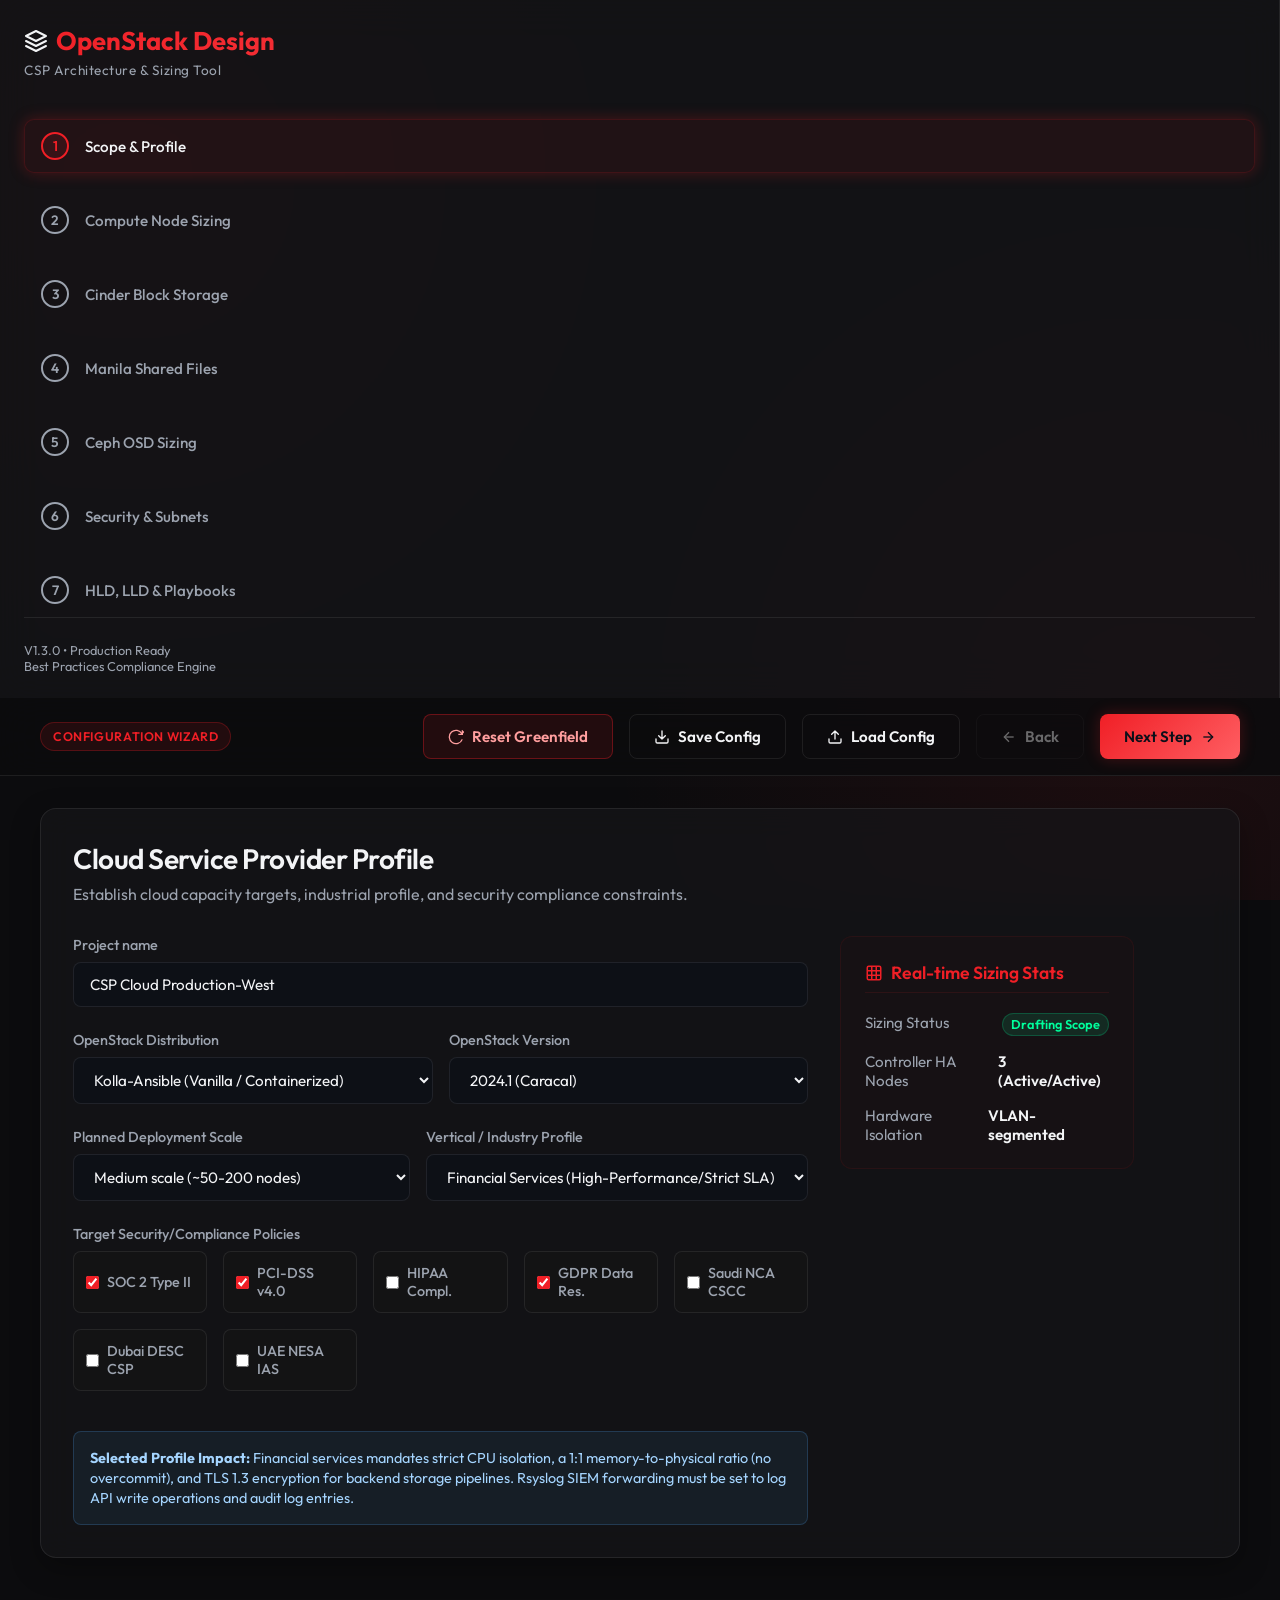
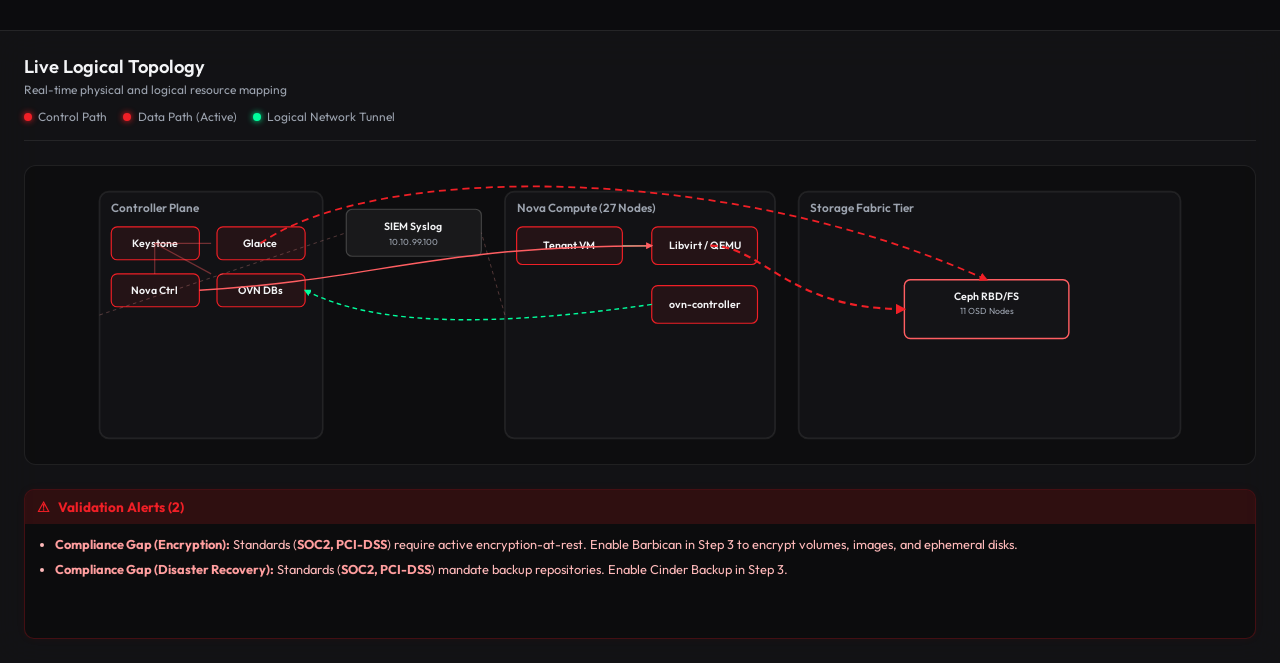
==== index.html @ a0580c46 "Initial commit of OpenStack Sizing & Design Tool" ====
<!DOCTYPE html>
<html lang="en">
<head>
  <meta charset="UTF-8">
  <meta name="viewport" content="width=device-width, initial-scale=1.0">
  <title>OpenStack Architecture & Sizing Tool | CSP Edition</title>
  <link rel="stylesheet" href="style.css">
</head>
<body>
  <div class="app-container">
    <!-- Sidebar Stepper -->
    <aside class="sidebar">
      <div class="brand">
        <h1>
          <svg width="24" height="24" viewBox="0 0 24 24" fill="none" stroke="currentColor" stroke-width="2" stroke-linecap="round" stroke-linejoin="round"><path d="M12 2L2 7l10 5 10-5-10-5zM2 17l10 5 10-5M2 12l10 5 10-5"/></svg>
          OpenStack Design
        </h1>
        <p>CSP Architecture & Sizing Tool</p>
      </div>

      <ul class="stepper" id="stepper">
        <li class="step-item active" data-step="1">
          <span class="step-number">1</span>
          <span class="step-label">Scope & Profile</span>
        </li>
        <li class="step-item" data-step="2">
          <span class="step-number">2</span>
          <span class="step-label">Compute Node Sizing</span>
        </li>
        <li class="step-item" data-step="3">
          <span class="step-number">3</span>
          <span class="step-label">Cinder Block Storage</span>
        </li>
        <li class="step-item" data-step="4">
          <span class="step-number">4</span>
          <span class="step-label">Manila Shared Files</span>
        </li>
        <li class="step-item" data-step="5">
          <span class="step-number">5</span>
          <span class="step-label">Ceph OSD Sizing</span>
        </li>
        <li class="step-item" data-step="6">
          <span class="step-number">6</span>
          <span class="step-label">Security & Subnets</span>
        </li>
        <li class="step-item" data-step="7">
          <span class="step-number">7</span>
          <span class="step-label">HLD, LLD & Playbooks</span>
        </li>
      </ul>

      <div class="sidebar-footer">
        <p>V1.3.0 • Production Ready</p>
        <p>Best Practices Compliance Engine</p>
      </div>
    </aside>

    <!-- Right-hand flex container for main and bottom topology -->
    <div class="right-container">
      <!-- Main Content Panel -->
      <main class="main-content">
        <!-- Sticky Wizard Navigation Header -->
        <header class="wizard-nav-header">
          <div class="wizard-nav-title">
            <span class="nav-badge">Configuration Wizard</span>
          </div>
          <div class="wizard-nav-buttons">
            <button class="btn btn-reset" id="btn-reset" title="Reset all configuration inputs to default greenfield parameters">
              <svg width="16" height="16" viewBox="0 0 24 24" fill="none" stroke="currentColor" stroke-width="2"><path d="M21.5 2v6h-6M21.34 15.57a10 10 0 1 1-.57-8.38l5.67-5.67"/></svg>
              Reset Greenfield
            </button>
            <button class="btn btn-secondary" id="btn-save" title="Export current configuration to JSON file">
              <svg width="16" height="16" viewBox="0 0 24 24" fill="none" stroke="currentColor" stroke-width="2" stroke-linecap="round" stroke-linejoin="round"><path d="M21 15v4a2 2 0 0 1-2 2H5a2 2 0 0 1-2-2v-4M7 10l5 5 5-5M12 15V3"/></svg>
              Save Config
            </button>
            <button class="btn btn-secondary" id="btn-load" title="Import configuration from a JSON file">
              <svg width="16" height="16" viewBox="0 0 24 24" fill="none" stroke="currentColor" stroke-width="2" stroke-linecap="round" stroke-linejoin="round"><path d="M21 15v4a2 2 0 0 1-2 2H5a2 2 0 0 1-2-2v-4M17 8l-5-5-5 5M12 3v12"/></svg>
              Load Config
            </button>
            <input type="file" id="load-config-input" accept=".json" style="display: none;">
            <button class="btn btn-secondary" id="btn-prev" disabled>
              <svg width="16" height="16" viewBox="0 0 24 24" fill="none" stroke="currentColor" stroke-width="2"><line x1="19" y1="12" x2="5" y2="12"/><polyline points="12 19 5 12 12 5"/></svg>
              Back
            </button>
            <button class="btn btn-primary" id="btn-next">
              Next Step
              <svg width="16" height="16" viewBox="0 0 24 24" fill="none" stroke="currentColor" stroke-width="2"><line x1="5" y1="12" x2="19" y2="12"/><polyline points="12 5 19 12 12 19"/></svg>
            </button>
          </div>
        </header>

        <!-- STEP 1: PROJECT SCOPE & COMPLIANCE -->
      <section class="step-panel active" id="step-panel-1">
        <div class="card">
          <div class="step-header">
            <h2>Cloud Service Provider Profile</h2>
            <p>Establish cloud capacity targets, industrial profile, and security compliance constraints.</p>
          </div>
          <div class="form-grid">
            <div class="form-section">
              <div class="form-group">
                <label for="projectName">Project name</label>
                <input type="text" id="projectName" value="CSP Cloud Production-West" placeholder="e.g. NextGen Cloud Core">
              </div>

              <div class="form-group-row">
                <div class="form-group">
                  <label for="openstackDistro">OpenStack Distribution</label>
                  <select id="openstackDistro">
                    <option value="kolla" selected>Kolla-Ansible (Vanilla / Containerized)</option>
                    <option value="juju">Canonical Charmed OpenStack (Juju)</option>
                    <option value="rhosp">Red Hat Enterprise OpenStack (RHOSP)</option>
                  </select>
                </div>
                <div class="form-group">
                  <label for="openstackVersion">OpenStack Version</label>
                  <select id="openstackVersion">
                    <option value="2024.1" selected>2024.1 (Caracal)</option>
                    <option value="2023.2">2023.2 (Bobcat)</option>
                    <option value="zed">Zed</option>
                  </select>
                </div>
              </div>

              <div class="form-group-row">
                <div class="form-group">
                  <label for="cspScale">Planned Deployment Scale</label>
                  <select id="cspScale">
                    <option value="small">Small scale (~10-50 nodes)</option>
                    <option value="medium" selected>Medium scale (~50-200 nodes)</option>
                    <option value="large">Large/Enterprise scale (200-1000+ nodes)</option>
                  </select>
                </div>
                <div class="form-group">
                  <label for="industry">Vertical / Industry Profile</label>
                  <select id="industry">
                    <option value="general">General Purpose CSP</option>
                    <option value="financial" selected>Financial Services (High-Performance/Strict SLA)</option>
                    <option value="healthcare">Healthcare & Life Sciences (HIPAA Isolated)</option>
                    <option value="telecom">Telecom NFV (NESA High-Availability)</option>
                    <option value="sovereign">Sovereign Gov Cloud (NCA / DESC Compliant)</option>
                  </select>
                </div>
              </div>

              <div class="form-group">
                <label>Target Security/Compliance Policies</label>
                <div class="checkbox-grid">
                  <label class="checkbox-tile">
                    <input type="checkbox" name="compliance" value="soc2" checked>
                    <span>SOC 2 Type II</span>
                  </label>
                  <label class="checkbox-tile">
                    <input type="checkbox" name="compliance" value="pci-dss" checked>
                    <span>PCI-DSS v4.0</span>
                  </label>
                  <label class="checkbox-tile">
                    <input type="checkbox" name="compliance" value="hipaa">
                    <span>HIPAA Compl.</span>
                  </label>
                  <label class="checkbox-tile">
                    <input type="checkbox" name="compliance" value="gdpr" checked>
                    <span>GDPR Data Res.</span>
                  </label>
                  <label class="checkbox-tile">
                    <input type="checkbox" name="compliance" value="nca_cscc">
                    <span>Saudi NCA CSCC</span>
                  </label>
                  <label class="checkbox-tile">
                    <input type="checkbox" name="compliance" value="desc_csp">
                    <span>Dubai DESC CSP</span>
                  </label>
                  <label class="checkbox-tile">
                    <input type="checkbox" name="compliance" value="nesa_ias">
                    <span>UAE NESA IAS</span>
                  </label>
                </div>
              </div>

              <div class="ui-info-block" id="compliance-info">
                <strong>Selected Profile Impact:</strong> Financial services mandates strict CPU isolation, a 1:1 memory-to-physical ratio (no overcommit), and TLS 1.3 encryption for backend storage pipelines. Rsyslog SIEM forwarding must be set to log API write operations and audit log entries.
              </div>
            </div>

            <!-- Side summary widget -->
            <div class="sizing-summary" id="summary-step-1">
              <h3 class="summary-title">
                <svg width="18" height="18" viewBox="0 0 24 24" fill="none" stroke="currentColor" stroke-width="2"><rect x="3" y="3" width="18" height="18" rx="2" ry="2"/><line x1="9" y1="3" x2="9" y2="21"/><line x1="15" y1="3" x2="15" y2="21"/><line x1="3" y1="9" x2="21" y2="9"/><line x1="3" y1="15" x2="21" y2="15"/></svg>
                Real-time Sizing Stats
              </h3>
              <div class="summary-list">
                <div class="summary-item">
                  <span class="label">Sizing Status</span>
                  <span class="value summary-badge">Drafting Scope</span>
                </div>
                <div class="summary-item">
                  <span class="label">Controller HA Nodes</span>
                  <span class="value">3 (Active/Active)</span>
                </div>
                <div class="summary-item">
                  <span class="label">Hardware Isolation</span>
                  <span class="value">VLAN-segmented</span>
                </div>
              </div>
            </div>
          </div>
        </div>
      </section>

      <!-- STEP 2: COMPUTE & HYPERVISOR SIZING -->
      <section class="step-panel" id="step-panel-2">
        <div class="card">
          <div class="step-header">
            <h2>Compute & Hypervisor Sizing</h2>
            <p>Define virtual machine profiles, target scale, overcommit limits, and physical compute hardware.</p>
          </div>
          <div class="form-grid">
            <div class="form-section">
              <h3>Target Workload Specs</h3>
              <div class="form-group-row">
                <div class="form-group">
                  <label for="vmCount">
                    Total Active VMs
                    <span class="tooltip-container">
                      <span class="tooltip-icon">i</span>
                      <span class="tooltip-text">
                        <strong>Total Active VMs</strong>
                        Total number of virtual machines sizing targets.
                        <br><em>Impact:</em> Drives physical node counts, network interface limits, and OVN database scaling.
                      </span>
                    </span>
                  </label>
                  <input type="number" id="vmCount" value="400" min="10">
                </div>
                <div class="form-group">
                  <label for="vmVcpus">
                    vCPUs per VM (Avg)
                    <span class="tooltip-container">
                      <span class="tooltip-icon">i</span>
                      <span class="tooltip-text">
                        <strong>vCPUs per VM</strong>
                        Average virtual CPUs assigned to VMs.
                        <br><em>Impact:</em> Determines the total physical core footprint needed on compute hypervisors.
                      </span>
                    </span>
                  </label>
                  <input type="number" id="vmVcpus" value="4" min="1">
                </div>
              </div>

              <div class="form-group-row">
                <div class="form-group">
                  <label for="vmRam">
                    RAM per VM (GB, Avg)
                    <span class="tooltip-container">
                      <span class="tooltip-icon">i</span>
                      <span class="tooltip-text">
                        <strong>vRAM per VM</strong>
                        Average RAM allocated to virtual machines.
                        <br><em>Impact:</em> Determines total physical RAM demands (GB) on compute hypervisors.
                      </span>
                    </span>
                  </label>
                  <input type="number" id="vmRam" value="16" min="1">
                </div>
                <div class="form-group">
                  <label for="vmDisk">
                    Ephemeral Storage per VM (GB)
                    <span class="tooltip-container">
                      <span class="tooltip-icon">i</span>
                      <span class="tooltip-text">
                        <strong>Ephemeral Disk</strong>
                        Local disk allocation size per instance.
                        <br><em>Impact:</em> Configures local ephemeral disk sizing or Ceph RBD volume pool targets.
                      </span>
                    </span>
                  </label>
                  <input type="number" id="vmDisk" value="50" min="0">
                </div>
              </div>

              <h3>Overcommit Allocation Ratios</h3>
              <div class="form-group-row">
                <div class="form-group">
                  <label for="cpuOvercommit">
                    CPU Overcommit (vCPU:Physical Core)
                    <span class="tooltip-container">
                      <span class="tooltip-icon">i</span>
                      <span class="tooltip-text">
                        <strong>CPU Overcommit</strong>
                        Ratio of virtual cores mapped to a single physical core.
                        <br><em>Impact:</em> Writes <code>cpu_allocation_ratio</code> in <code>nova.conf</code>. Higher ratios increase host density but risk VM performance lag.
                      </span>
                    </span>
                  </label>
                  <input type="number" id="cpuOvercommit" value="3" min="1" max="16" step="0.5">
                </div>
                <div class="form-group">
                  <label for="ramOvercommit">
                    RAM Overcommit (vRAM:Physical RAM)
                    <span class="tooltip-container">
                      <span class="tooltip-icon">i</span>
                      <span class="tooltip-text">
                        <strong>RAM Overcommit</strong>
                        Ratio of virtual RAM mapped to physical RAM.
                        <br><em>Impact:</em> Writes <code>ram_allocation_ratio</code> in <code>nova.conf</code>. Enforced at 1.0 in production to prevent system swapping.
                      </span>
                    </span>
                  </label>
                  <input type="number" id="ramOvercommit" value="1" min="0.5" max="2" step="0.1">
                </div>
              </div>

              <h3>Physical Node Specification</h3>
              <div class="form-group-row">
                <div class="form-group">
                  <label for="nodeCores">Cores per Physical Node</label>
                  <input type="number" id="nodeCores" value="64" min="8">
                </div>
                <div class="form-group">
                  <label for="nodeRam">RAM per Physical Node (GB)</label>
                  <input type="number" id="nodeRam" value="256" min="16">
                </div>
              </div>

              <div class="form-group-row">
                <div class="form-group">
                  <label for="nodeDisk">Local Disk per Node (GB, if Ephemeral)</label>
                  <input type="number" id="nodeDisk" value="1000" min="0">
                </div>
                <div class="form-group">
                  <label for="haBuffer">N+X HA Compute Buffer</label>
                  <input type="number" id="haBuffer" value="2" min="1" max="10">
                </div>
              </div>

              <h3>Nova Compute Customization</h3>
              <div class="form-group-row" style="margin-bottom: 1.5rem;">
                <div class="form-group">
                  <label for="novaCpuMode">
                    Nova CPU Mode
                    <span class="tooltip-container">
                      <span class="tooltip-icon">i</span>
                      <span class="tooltip-text">
                        <strong>Nova CPU Mode</strong>
                        Specifies the instruction set and architecture features exposed to instances.
                        <br><em>Impact:</em> Configures <code>cpu_mode</code> in <code>nova.conf</code>. 'host-passthrough' maximizes hardware capabilities but requires homogeneous host CPUs for live migration.
                      </span>
                    </span>
                  </label>
                  <select id="novaCpuMode">
                    <option value="host-model" selected>Host Model (host-model)</option>
                    <option value="host-passthrough">Host Passthrough (host-passthrough)</option>
                    <option value="custom">Custom (Broadwell-noTSX)</option>
                  </select>
                </div>
                <div class="form-group">
                  <label class="checkbox-tile" style="padding: 0.8rem; flex-direction: row; align-items: center; gap: 0.8rem; justify-content: flex-start; cursor: pointer; height: 100%;">
                    <input type="checkbox" id="novaInstanceHa" style="margin: 0; width: auto;">
                    <span style="font-weight: 600;">
                      Enable Nova Instance HA
                      <span class="tooltip-container">
                        <span class="tooltip-icon">i</span>
                        <span class="tooltip-text">
                          <strong>Nova Instance HA</strong>
                          Orchestrates automatic evacuation and reboot of VMs when their hypervisor host experiences hardware failure.
                          <br><em>Impact:</em> Configures scheduler filters and <code>resume_guests_state_on_host_boot = true</code> in <code>nova.conf</code>.
                        </span>
                      </span>
                    </span>
                  </label>
                </div>
              </div>

              <h3>Kubernetes Overlay (K8s on OpenStack)</h3>
              <div class="form-group" style="margin-bottom: 1rem;">
                <label class="checkbox-tile" style="padding: 0.8rem; flex-direction: row; align-items: center; gap: 0.8rem; justify-content: flex-start; cursor: pointer;">
                  <input type="checkbox" id="enableK8s" style="margin: 0; width: auto;">
                  <span style="font-weight: 600;">Enable Kubernetes VM Sizing Overlay</span>
                </label>
              </div>
              <div id="k8s-opts-group" style="display:none; flex-direction:column; gap:1.2rem; border: 1px solid var(--glass-border); padding: 1.2rem; border-radius: 8px; background: rgba(255,255,255,0.02); margin-bottom: 1.5rem;">
                <div class="form-group-row">
                  <div class="form-group">
                    <label for="k8sMasterCount">Master VMs Count</label>
                    <input type="number" id="k8sMasterCount" value="3" min="1">
                  </div>
                  <div class="form-group">
                    <label for="k8sWorkerCount">Worker VMs Count</label>
                    <input type="number" id="k8sWorkerCount" value="10" min="1">
                  </div>
                </div>
                <div class="form-group-row">
                  <div class="form-group">
                    <label for="k8sMasterVcpus">Master VM vCPUs</label>
                    <input type="number" id="k8sMasterVcpus" value="4" min="1">
                  </div>
                  <div class="form-group">
                    <label for="k8sMasterRam">Master VM RAM (GB)</label>
                    <input type="number" id="k8sMasterRam" value="16" min="1">
                  </div>
                </div>
                <div class="form-group-row">
                  <div class="form-group">
                    <label for="k8sWorkerVcpus">Worker VM vCPUs</label>
                    <input type="number" id="k8sWorkerVcpus" value="8" min="1">
                  </div>
                  <div class="form-group">
                    <label for="k8sWorkerRam">Worker VM RAM (GB)</label>
                    <input type="number" id="k8sWorkerRam" value="32" min="1">
                  </div>
                </div>
                <div class="form-group-row">
                  <div class="form-group">
                    <label for="k8sWorkerDisk">Worker VM Disk (GB)</label>
                    <input type="number" id="k8sWorkerDisk" value="100" min="1">
                  </div>
                  <div class="form-group">
                    <label for="k8sCni">CNI Network Plugin</label>
                    <select id="k8sCni">
                      <option value="calico" selected>Calico (BGP / VXLAN)</option>
                      <option value="cilium">Cilium (eBPF Routing)</option>
                    </select>
                  </div>
                </div>
                <div class="form-group">
                  <label for="k8sCsi">Persistent Volume CSI Driver</label>
                  <select id="k8sCsi">
                    <option value="cinder" selected>OpenStack Cinder CSI</option>
                    <option value="ceph-rbd">Ceph-RBD Native CSI</option>
                  </select>
                </div>
                <div class="form-group" style="margin-top: 1rem;">
                  <label class="checkbox-tile" style="padding: 0.6rem; flex-direction: row; align-items: center; gap: 0.8rem; justify-content: flex-start; cursor: pointer; background: rgba(255,255,255,0.01);">
                    <input type="checkbox" id="enableVelero" style="margin: 0; width: auto;">
                    <span style="font-weight: 500; font-size: 0.9rem;">Enable Velero Backups to StorageGrid S3</span>
                  </label>
                </div>
              </div>
            </div>

            <!-- Sizing statistics panel -->
            <div class="sizing-summary" id="summary-step-2">
              <h3 class="summary-title">
                <svg width="18" height="18" viewBox="0 0 24 24" fill="none" stroke="currentColor" stroke-width="2"><rect x="2" y="2" width="20" height="8" rx="2" ry="2"/><rect x="2" y="14" width="20" height="8" rx="2" ry="2"/><line x1="6" y1="6" x2="6.01" y2="6"/><line x1="6" y1="18" x2="6.01" y2="18"/></svg>
                Hypervisor Results
              </h3>
              <div class="summary-list">
                <div class="summary-item">
                  <span class="label">Total vCPUs Requested</span>
                  <span class="value" id="calc-total-vcpus">1600</span>
                </div>
                <div class="summary-item">
                  <span class="label">Total RAM Requested</span>
                  <span class="value" id="calc-total-ram">6400 GB</span>
                </div>
                <div class="summary-item">
                  <span class="label">Nodes Required for CPU</span>
                  <span class="value" id="calc-nodes-cpu">9</span>
                </div>
                <div class="summary-item">
                  <span class="label">Nodes Required for RAM</span>
                  <span class="value" id="calc-nodes-ram">25</span>
                </div>
                <div class="summary-item">
                  <span class="label">Raw Compute Nodes</span>
                  <span class="value" id="calc-raw-nodes">25</span>
                </div>
                <div class="summary-item">
                  <span class="label">Final Nodes (+ HA Buffer)</span>
                  <span class="value summary-badge" id="calc-final-nodes">27 Nodes</span>
                </div>
              </div>

            </div>
          </div>
        </div>
      </section>

      <!-- STEP 3: CINDER STORAGE DESIGN -->
      <section class="step-panel" id="step-panel-3">
        <div class="card">
          <div class="step-header">
            <h2>Cinder Block Storage Integration</h2>
            <p>Determine overall volume capacity targets, choose backend storage solutions, and map out ports, data paths, and configuration specifics.</p>
          </div>
          <div class="form-grid">
            <div class="form-section">
              <div class="form-group">
                <label for="cinderCapacityTb">Total Usable Volume Capacity (TB)</label>
                <input type="number" id="cinderCapacityTb" value="150" min="5">
              </div>

              <h3>Select Block Storage Backend Arrays (Select one or more)</h3>
              <div class="backend-selector">
                <div class="backend-card selected" data-backend="ceph">
                  <div class="backend-title">
                    <span>Ceph RBD (Recommended)</span>
                    <span class="backend-dot"></span>
                  </div>
                  <div class="backend-desc">Distributed software-defined storage using Native RADOS block devices. Standard OpenStack design.</div>
                </div>

                <div class="backend-card" data-backend="netapp">
                  <div class="backend-title">
                    <span>NetApp ONTAP SAN/NAS</span>
                    <span class="backend-dot"></span>
                  </div>
                  <div class="backend-desc">Enterprise hybrid array using iSCSI or NFS protocols. Advanced hardware compression/dedup.</div>
                </div>

                <div class="backend-card" data-backend="emc">
                  <div class="backend-title">
                    <span>Dell EMC PowerFlex</span>
                    <span class="backend-dot"></span>
                  </div>
                  <div class="backend-desc">Software-defined elastic block platform with massive scalability and dedicated SDC driver.</div>
                </div>
              </div>

              <!-- Backend specific options -->
              <div id="cinder-backend-specifics" class="backend-specifics">
                <div id="cinder-opts-ceph" class="backend-opts-group">
                  <div class="ui-info-block">
                    <strong>Ceph Integration Parameters:</strong> Requires installation of <code>librbd1</code> on all Compute hosts. Blocks are mapped directly in QEMU, avoiding OS mount overhead. Port <strong>6789 (TCP)</strong> and OSD ports <strong>6800-7300 (TCP)</strong> must be open on the Storage network.
                  </div>
                </div>

                <div id="cinder-opts-netapp" class="backend-opts-group" style="display:none;">
                  <div class="form-group-row">
                    <div class="form-group">
                      <label for="cinderNetappIp">NetApp Cluster IP / Hostname</label>
                      <input type="text" id="cinderNetappIp" value="10.10.30.50">
                    </div>
                    <div class="form-group">
                      <label for="cinderNetappSvm">ONTAP SVM (Storage Virtual Machine)</label>
                      <input type="text" id="cinderNetappSvm" value="svm_cinder_prod">
                    </div>
                  </div>
                  <div class="form-group-row">
                    <div class="form-group">
                      <label for="cinderNetappProto">Storage Protocol</label>
                      <select id="cinderNetappProto">
                        <option value="iscsi" selected>iSCSI (Block device mapped to Nova via targetcli)</option>
                        <option value="nfs">NFS (Filesystem mounting, raw files as disks)</option>
                      </select>
                    </div>
                    <div class="form-group">
                      <label for="netappDedup">ONTAP Storage Efficiencies</label>
                      <select id="netappDedup">
                        <option value="true" selected>Deduplication & Compression Enabled</option>
                        <option value="false">Thin Provisioning Only</option>
                      </select>
                    </div>
                  </div>
                </div>

                <div id="cinder-opts-emc" class="backend-opts-group" style="display:none;">
                  <div class="form-group-row">
                    <div class="form-group">
                      <label for="cinderEmcIp">Dell PowerFlex Gateway IP</label>
                      <input type="text" id="cinderEmcIp" value="10.10.30.60">
                    </div>
                    <div class="form-group">
                      <label for="cinderEmcPool">PowerFlex Storage Pool</label>
                      <input type="text" id="cinderEmcPool" value="sp_gold_cinder">
                    </div>
                  </div>
                </div>
              </div>

              <h3>Cinder Volume Backup</h3>
              <div class="form-group" style="margin-bottom: 1rem;">
                <label class="checkbox-tile" style="padding: 0.8rem; flex-direction: row; align-items: center; gap: 0.8rem; justify-content: flex-start; cursor: pointer;">
                  <input type="checkbox" id="enableCinderBackup" style="margin: 0; width: auto;">
                  <span style="font-weight: 600;">Enable Cinder Volume Backups</span>
                </label>
              </div>
              <div id="cinder-backup-opts-group" style="display:none; flex-direction:column; gap:1.2rem; border: 1px solid var(--glass-border); padding: 1.2rem; border-radius: 8px; background: rgba(255,255,255,0.02); margin-bottom: 1.5rem;">
                <div class="form-group">
                  <label for="cinderBackupTarget">Cinder Backup Target Store</label>
                  <select id="cinderBackupTarget">
                    <option value="storagegrid" selected>NetApp StorageGrid S3 Object Store</option>
                    <option value="ceph">Dedicated Ceph Backup Pool</option>
                  </select>
                </div>
              </div>

              <h3>Volume Encryption & DR Replication</h3>
              <div class="form-group-row" style="margin-bottom: 1rem;">
                <div class="form-group">
                  <label class="checkbox-tile" style="padding: 0.8rem; flex-direction: row; align-items: center; gap: 0.8rem; justify-content: flex-start; cursor: pointer; height: 100%;">
                    <input type="checkbox" id="enableBarbican" style="margin: 0; width: auto;">
                    <span style="font-weight: 600;">
                      Enable Volume Encryption (Barbican KMS)
                      <span class="tooltip-container">
                        <span class="tooltip-icon">i</span>
                        <span class="tooltip-text">
                          <strong>Volume Encryption</strong>
                          Secures tenant data-at-rest by encrypting virtual disks on block devices.
                          <br><em>Impact:</em> Configures Barbican integration in <code>cinder.conf</code> and <code>nova.conf</code>. Hypervisor/QEMU encryption incurs 5-15% CPU load.
                        </span>
                      </span>
                    </span>
                  </label>
                </div>
                <div class="form-group">
                  <label class="checkbox-tile" style="padding: 0.8rem; flex-direction: row; align-items: center; gap: 0.8rem; justify-content: flex-start; cursor: pointer; height: 100%;">
                    <input type="checkbox" id="enableCinderReplication" style="margin: 0; width: auto;">
                    <span style="font-weight: 600;">Enable Cinder DR Volume Replication</span>
                  </label>
                </div>
              </div>

              <div id="barbican-opts-group" style="display:none; flex-direction:column; gap:1.2rem; border: 1px solid var(--glass-border); padding: 1.2rem; border-radius: 8px; background: rgba(255,255,255,0.02); margin-bottom: 1.5rem;">
                <div class="form-group">
                  <label for="barbicanBackend">
                    Barbican Key Manager Backend
                    <span class="tooltip-container">
                      <span class="tooltip-icon">i</span>
                      <span class="tooltip-text">
                        <strong>KMS Secrets Backend</strong>
                        Specifies where cryptographic master keys are stored.
                        <br><em>Impact:</em> Determines secret storage interface in Barbican. Appends configuration parameters and deployment steps for Vault or SoftHSM.
                      </span>
                    </span>
                  </label>
                  <select id="barbicanBackend">
                    <option value="vault" selected>HashiCorp Vault (Production-Grade External KMS)</option>
                    <option value="softhsm">SoftHSMv2 (Software-Simulated HSM via PKCS#11)</option>
                    <option value="pkcs11">Hardware HSM (PKCS#11 Vendor Library Integration)</option>
                  </select>
                </div>
              </div>

              <div id="cinder-replication-opts-group" style="display:none; flex-direction:column; gap:1.2rem; border: 1px solid var(--glass-border); padding: 1.2rem; border-radius: 8px; background: rgba(255,255,255,0.02); margin-bottom: 1.5rem;">
                <div class="form-group-row">
                  <div class="form-group">
                    <label for="cinderReplTarget">Replication Target IP / Cluster Name</label>
                    <input type="text" id="cinderReplTarget" value="10.20.30.50">
                  </div>
                  <div class="form-group">
                    <label for="cinderReplMode">Replication Sync Mode</label>
                    <select id="cinderReplMode">
                      <option value="async" selected>Asynchronous (Recommended for WAN/Multi-site)</option>
                      <option value="sync">Synchronous (Requires low latency & high bandwidth)</option>
                    </select>
                  </div>
                </div>
              </div>

              <h3>Cinder Advanced Settings</h3>
              <div class="form-group-row" style="margin-bottom: 1rem;">
                <div class="form-group">
                  <label class="checkbox-tile" style="padding: 0.8rem; flex-direction: row; align-items: center; gap: 0.8rem; justify-content: flex-start; cursor: pointer; height: 100%;">
                    <input type="checkbox" id="cinderMultiAttach" style="margin: 0; width: auto;">
                    <span style="font-weight: 600;">
                      Enable Volume Multi-Attach
                      <span class="tooltip-container">
                        <span class="tooltip-icon">i</span>
                        <span class="tooltip-text">
                          <strong>Volume Multi-Attach</strong>
                          Allows mapping a single volume to multiple instances concurrently.
                          <br><em>Impact:</em> Enables <code>enable_force_upload</code> in <code>cinder.conf</code> and overrides Ceph exclusive locks. Requires clustered filesystems (e.g. GFS2/OCFS2).
                        </span>
                      </span>
                    </span>
                  </label>
                </div>
                <div class="form-group">
                  <label class="checkbox-tile" style="padding: 0.8rem; flex-direction: row; align-items: center; gap: 0.8rem; justify-content: flex-start; cursor: pointer; height: 100%;">
                    <input type="checkbox" id="cinderQosEnable" style="margin: 0; width: auto;">
                    <span style="font-weight: 600;">
                      Enable Cinder QoS Throttling
                      <span class="tooltip-container">
                        <span class="tooltip-icon">i</span>
                        <span class="tooltip-text">
                          <strong>Cinder QoS Throttling</strong>
                          Limits virtual disk IOPS and bandwidth per volume.
                          <br><em>Impact:</em> Generates Cinder QoS volume limits and associates rate-limiting policies to prevent hypervisor disk congestion.
                        </span>
                      </span>
                    </span>
                  </label>
                </div>
              </div>

              <div id="cinder-qos-opts" style="display:none; flex-direction:column; gap:1.2rem; border: 1px solid var(--glass-border); padding: 1.2rem; border-radius: 8px; background: rgba(255,255,255,0.02); margin-bottom: 1.5rem;">
                <div class="form-group-row">
                  <div class="form-group">
                    <label for="cinderQosMaxIops">Max IOPS Limit per Volume</label>
                    <input type="number" id="cinderQosMaxIops" value="5000" min="100">
                  </div>
                  <div class="form-group">
                    <label for="cinderQosMaxBps">Max Throughput Limit (BPS)</label>
                    <input type="number" id="cinderQosMaxBps" value="104857600" min="1048576">
                  </div>
                </div>
              </div>

              <!-- Interactive Data Flow Diagram -->
              <div class="diagram-container">
                <span class="diagram-title">
                  <svg width="16" height="16" viewBox="0 0 24 24" fill="none" stroke="currentColor" stroke-width="2"><polyline points="16 18 22 12 16 6"/><polyline points="8 6 2 12 8 18"/></svg>
                  Interactive Data IO & Control Path
                </span>
                
                <div class="flow-diagram">
                  <div class="flow-node active" id="node-cinder-vm">
                    <div class="flow-node-title">Tenant VM</div>
                    <div class="flow-node-detail">Nova Compute Host</div>
                  </div>
                  <div class="flow-node active" id="node-cinder-svc">
                    <div class="flow-node-title">Cinder Volume Service</div>
                    <div class="flow-node-detail">cinder-volume API</div>
                  </div>
                  <div class="flow-node active" id="node-cinder-backend">
                    <div class="flow-node-title" id="lbl-cinder-backend-node">Ceph Cluster</div>
                    <div class="flow-node-detail" id="lbl-cinder-backend-proto">RADOS Protocol</div>
                  </div>

                  <svg class="flow-connections" viewBox="0 0 600 100">
                    <path class="flow-path active" id="path-cinder-1" d="M 150 50 L 250 50" />
                    <path class="flow-path active" id="path-cinder-2" d="M 350 50 L 450 50" />
                  </svg>
                </div>
                <div class="ui-info-block" id="cinder-diagram-desc" style="width: 100%; margin: 0; font-size: 0.85rem;">
                  <strong>Data Flow:</strong> The Libvirt driver running in Nova loads <code>librbd</code> to directly open the Cinder volume. Writing data routes via the <strong>Storage Frontend Network (VLAN 30)</strong> directly to the Ceph OSD nodes. Control tasks (create/delete) route via the Cinder API.
                </div>
              </div>
            </div>

            <!-- Sizing side widget -->
            <div class="sizing-summary" id="summary-step-3">
              <h3 class="summary-title">
                <svg width="18" height="18" viewBox="0 0 24 24" fill="none" stroke="currentColor" stroke-width="2"><ellipse cx="12" cy="5" rx="9" ry="3"/><path d="M3 5v14c0 1.66 4 3 9 3s9-1.34 9-3V5"/><path d="M3 12c0 1.66 4 3 9 3s9-1.34 9-3"/></svg>
                Cinder Stats
              </h3>
              <div class="summary-list">
                <div class="summary-item">
                  <span class="label">Usable Volume Cap</span>
                  <span class="value" id="calc-cinder-cap">150 TB</span>
                </div>
                <div class="summary-item">
                  <span class="label">Storage Backend</span>
                  <span class="value" id="calc-cinder-backend">Ceph RBD</span>
                </div>
                <div class="summary-item">
                  <span class="label">I/O Target Protocol</span>
                  <span class="value" id="calc-cinder-proto">librbd (RADOS)</span>
                </div>
                <div class="summary-item">
                  <span class="label">Active Ports</span>
                  <span class="value" id="calc-cinder-ports">6789, 6800-7300</span>
                </div>
                <div class="summary-item" id="cinder-dr-bw-row" style="display:none;">
                  <span class="label">DR WAN Bandwidth</span>
                  <span class="value" id="calc-cinder-dr-bw">0 Mbps</span>
                </div>
                <div class="summary-item" id="cinder-dr-lat-row" style="display:none;">
                  <span class="label">DR WAN Latency Limit</span>
                  <span class="value" id="calc-cinder-dr-lat">0 ms RTT</span>
                </div>
              </div>
            </div>
          </div>
        </div>
      </section>

      <!-- STEP 4: MANILA SHARED FILES DESIGN -->
      <section class="step-panel" id="step-panel-4">
        <div class="card">
          <div class="step-header">
            <h2>Manila Shared File Systems Integration</h2>
            <p>Select shared file systems capacity, configure multi-tenant networking via DHSS (Driver Handles Share Servers), and review ports and security boundaries.</p>
          </div>
          <div class="form-grid">
            <div class="form-section">
              <div class="form-group">
                <label for="manilaCapacityTb">Total Usable Shared File Systems Capacity (TB)</label>
                <input type="number" id="manilaCapacityTb" value="50" min="5">
              </div>

              <!-- DHSS selection with detailed explanations -->
              <h3>Driver Handles Share Servers (DHSS) Mode</h3>
              <div class="backend-selector" style="grid-template-columns: 1fr 1fr;">
                <div class="backend-card" data-dhss="true">
                  <div class="backend-title">
                    <span>DHSS Enabled (DHSS = True)</span>
                    <span class="backend-dot"></span>
                  </div>
                  <div class="backend-desc">
                    <strong>Implications:</strong> Manila automatically provisions dedicated Share Servers (virtual machines, containers, or NetApp SVMs) dynamically inside tenant-isolated Neutron networks.
                    <br><strong>Pros:</strong> High security, complete L3 isolation between tenants (DESC/NCA Compliant).
                    <br><strong>Cons:</strong> High storage array overhead, complex setup, requires NetApp cluster API integration.
                  </div>
                </div>

                <div class="backend-card selected" data-dhss="false">
                  <div class="backend-title">
                    <span>DHSS Disabled (DHSS = False)</span>
                    <span class="backend-dot"></span>
                  </div>
                  <div class="backend-desc">
                    <strong>Implications:</strong> Manila routes all traffic to pre-existing, static storage network interfaces. Separation is managed at the filesystem layer.
                    <br><strong>Pros:</strong> Lower latency, lightweight setup, compatible with Native CephFS and simple NFS.
                    <br><strong>Cons:</strong> Tenants share the same storage IP; network isolation must be handled externally.
                  </div>
                </div>
              </div>

              <h3>Select Manila Storage Backends (Select one or more)</h3>
              <div class="backend-selector">
                <div class="backend-card selected" data-manila-backend="cephfs_native">
                  <div class="backend-title">
                    <span>CephFS Native</span>
                    <span class="backend-dot"></span>
                  </div>
                  <div class="backend-desc">Direct Ceph filesystem mount inside VM. Extremely fast, requires tenant access to Ceph OSD network directly.</div>
                </div>

                <div class="backend-card" data-manila-backend="cephfs_ganesha">
                  <div class="backend-title">
                    <span>CephFS via NFS-Ganesha</span>
                    <span class="backend-dot"></span>
                  </div>
                  <div class="backend-desc">CephFS mounted via NFS-Ganesha gateways. Safer, hides Ceph network behind an NFS proxy layer.</div>
                </div>

                <div class="backend-card" data-manila-backend="netapp">
                  <div class="backend-title">
                    <span>NetApp ONTAP NAS</span>
                    <span class="backend-dot"></span>
                  </div>
                  <div class="backend-desc">Provisions NFS/CIFS shares on dynamic SVMs (DHSS=True) or a static SVM (DHSS=False) over standard network interfaces.</div>
                </div>
              </div>

              <h3>Manila Share Replication</h3>
              <div class="form-group" style="margin-bottom: 1rem;">
                <label class="checkbox-tile" style="padding: 0.8rem; flex-direction: row; align-items: center; gap: 0.8rem; justify-content: flex-start; cursor: pointer;">
                  <input type="checkbox" id="enableManilaReplication" style="margin: 0; width: auto;">
                  <span style="font-weight: 600;">Enable Manila Share Replication (SnapMirror / DR mirroring)</span>
                </label>
              </div>

              <!-- Dynamic warning/info about DHSS & Backend compatibility -->
              <div class="ui-warning" id="manila-compat-warning" style="display:none;">
                <svg width="16" height="16" viewBox="0 0 24 24" fill="none" stroke="currentColor" stroke-width="2"><path d="M10.29 3.86L1.82 18a2 2 0 0 0 1.71 3h16.94a2 2 0 0 0 1.71-3L13.71 3.86a2 2 0 0 0-3.42 0z"/><line x1="12" y1="9" x2="12" y2="13"/><line x1="12" y1="17" x2="12.01" y2="17"/></svg>
                <span id="manila-compat-warning-text">Compat Warning text.</span>
              </div>

              <!-- Interactive Shared File Systems Diagram -->
              <div class="diagram-container">
                <span class="diagram-title">
                  <svg width="16" height="16" viewBox="0 0 24 24" fill="none" stroke="currentColor" stroke-width="2"><path d="M17 21v-2a4 4 0 0 0-4-4H5a4 4 0 0 0-4 4v2"/><circle cx="9" cy="7" r="4"/><path d="M23 21v-2a4 4 0 0 0-3-3.87"/><path d="M16 3.13a4 4 0 0 1 0 7.75"/></svg>
                  Shared System Network Partition
                </span>
                
                <div class="flow-diagram">
                  <div class="flow-node active" id="node-manila-tenant">
                    <div class="flow-node-title">Tenant Network</div>
                    <div class="flow-node-detail" id="lbl-manila-net-type">Flat Static Net</div>
                  </div>
                  <div class="flow-node active" id="node-manila-server">
                    <div class="flow-node-title" id="lbl-manila-gw-title">Manila MDS Mount</div>
                    <div class="flow-node-detail" id="lbl-manila-gw-desc">Native Client</div>
                  </div>
                  <div class="flow-node active" id="node-manila-storage">
                    <div class="flow-node-title" id="lbl-manila-storage-title">CephFS Array</div>
                    <div class="flow-node-detail" id="lbl-manila-storage-proto">CEPHFS Protocol</div>
                  </div>

                  <svg class="flow-connections" viewBox="0 0 600 100">
                    <path class="flow-path active" id="path-manila-1" d="M 150 50 L 250 50" />
                    <path class="flow-path active" id="path-manila-2" d="M 350 50 L 450 50" />
                  </svg>
                </div>
                <div class="ui-info-block" id="manila-diagram-desc" style="width: 100%; margin: 0; font-size: 0.85rem;">
                  <strong>Data Access:</strong> Under DHSS=False, the VM mounts the storage share directly over the shared Storage Frontend network. Isolation must be managed with Ceph auth keys (cephx) or exporting parameters.
                </div>
              </div>
            </div>

            <!-- Sizing summary panel -->
            <div class="sizing-summary" id="summary-step-4">
              <h3 class="summary-title">
                <svg width="18" height="18" viewBox="0 0 24 24" fill="none" stroke="currentColor" stroke-width="2"><path d="M22 19a2 2 0 0 1-2 2H4a2 2 0 0 1-2-2V5a2 2 0 0 1 2-2h5l2 3h9a2 2 0 0 1 2 2z"/><line x1="12" y1="11" x2="12" y2="17"/><line x1="9" y1="14" x2="15" y2="14"/></svg>
                Manila Stats
              </h3>
              <div class="summary-list">
                <div class="summary-item">
                  <span class="label">Usable Share Cap</span>
                  <span class="value" id="calc-manila-cap">50 TB</span>
                </div>
                <div class="summary-item">
                  <span class="label">DHSS Mode</span>
                  <span class="value" id="calc-manila-dhss">DHSS = False</span>
                </div>
                <div class="summary-item">
                  <span class="label">Active Backend</span>
                  <span class="value" id="calc-manila-backend">CephFS Native</span>
                </div>
                <div class="summary-item">
                  <span class="label">Ports & Protocols</span>
                  <span class="value" id="calc-manila-ports">6789, CephFS</span>
                </div>
              </div>
            </div>
          </div>
        </div>
      </section>

      <!-- STEP 5: CEPH INTEGRATION & SIZING -->
      <section class="step-panel" id="step-panel-5">
        <div class="card">
          <div class="step-header">
            <h2>Ceph Cluster Sizing & PG Allocation</h2>
            <p>Design a colocated or dedicated Ceph storage node layout, select OSD parameters, and auto-calculate Placement Groups (PGs).</p>
          </div>
          <div class="form-grid">
            <div class="form-section">
              <div class="form-group-row">
                <div class="form-group">
                  <label for="osdSizeTb">Individual Disk Size (TB)</label>
                  <input type="number" id="osdSizeTb" value="8" min="1" max="22">
                </div>
                <div class="form-group">
                  <label for="osdPerNode">Disks (OSDs) per Host Node</label>
                  <input type="number" id="osdPerNode" value="12" min="4" max="36">
                </div>
              </div>

              <div class="form-group-row">
                <div class="form-group">
                  <label for="osdMedia">OSD Media Type</label>
                  <select id="osdMedia">
                    <option value="hdd">Rotational HDD (with NVMe DB/WAL partitions)</option>
                    <option value="ssd" selected>SATA/SAS Enterprise SSDs</option>
                    <option value="nvme">High-Performance NVMe (Pure flash cluster)</option>
                  </select>
                </div>
                <div class="form-group">
                  <label for="replicaFactor">Ceph Pool Replication Factor</label>
                  <select id="replicaFactor">
                    <option value="2">2x Replication (Testing only, Not CSP Grade)</option>
                    <option value="3" selected>3x Replication (Recommended for CSP)</option>
                    <option value="4">4x Replication (Ultra-Secure/Government)</option>
                  </select>
                </div>
              </div>

              <div class="form-group-row">
                <div class="form-group">
                  <label for="glanceCapacityTb">Glance Image Pool Size (TB)</label>
                  <input type="number" id="glanceCapacityTb" value="5" min="1">
                </div>
                <div class="form-group">
                  <label for="utilizationLimit">Ceph Safety Limit (Near-Full Threshold)</label>
                  <select id="utilizationLimit">
                    <option value="0.70">70% (Very Conservative)</option>
                    <option value="0.75" selected>75% (Recommended Standard)</option>
                    <option value="0.80">80% (Absolute Maximum)</option>
                  </select>
                </div>
              </div>

              <div class="form-group">
                <label for="growthBuffer">Storage Growth Buffer Ratio</label>
                <select id="growthBuffer">
                  <option value="1.0">1.0x (No Growth Buffer)</option>
                  <option value="1.2" selected>1.2x (20% Headroom for scaling)</option>
                  <option value="1.5">1.5x (50% Large Growth Headroom)</option>
                </select>
              </div>

              <h3>Glance Image Customization</h3>
              <div class="form-group" style="margin-bottom: 1.5rem;">
                <label for="glanceBackend">
                  Glance Image Store Backend
                  <span class="tooltip-container">
                    <span class="tooltip-icon">i</span>
                    <span class="tooltip-text">
                      <strong>Glance Storage Backend</strong>
                      Specifies the underlying storage layer for storing virtual machine image templates.
                      <br><em>Impact:</em> Sets <code>default_store</code> in <code>glance-api.conf</code>. Ceph RBD (<code>rbd</code>) is direct and fast; StorageGrid (<code>s3</code>) offloads space to external S3 object stores.
                    </span>
                  </span>
                </label>
                <select id="glanceBackend">
                  <option value="rbd" selected>Ceph RBD (Standard OpenStack direct block-device store)</option>
                  <option value="s3">NetApp StorageGrid S3 (External S3 object registry)</option>
                  <option value="file">Local Filesystem (Stored locally on Controller host partitions)</option>
                </select>
              </div>

              <div class="ui-info-block" id="ceph-calculation-details">
                <strong>PG Auto-Sizing Mechanism:</strong> PGs must be sizing-compatible with BlueStore resource allocation. A target of ~100 PGs per OSD is normal. This sizing tool dynamically allocates PGs based on raw OSD counts and next power of 2 targets.
              </div>
            </div>

            <!-- Ceph sizing summary -->
            <div class="sizing-summary" id="summary-step-5">
              <h3 class="summary-title">
                <svg width="18" height="18" viewBox="0 0 24 24" fill="none" stroke="currentColor" stroke-width="2"><path d="M12 2L2 7l10 5 10-5-10-5zM2 17l10 5 10-5M2 12l10 5 10-5"/></svg>
                Ceph Sizing Results
              </h3>
              <div class="summary-list">
                <div class="summary-item">
                  <span class="label">Total Usable Storage</span>
                  <span class="value" id="calc-ceph-usable">205 TB</span>
                </div>
                <div class="summary-item">
                  <span class="label">Raw Cap Needed (incl Replicas)</span>
                  <span class="value" id="calc-ceph-raw">820 TB</span>
                </div>
                <div class="summary-item">
                  <span class="label">Minimum OSD Disks</span>
                  <span class="value" id="calc-ceph-osds">103 OSDs</span>
                </div>
                <div class="summary-item">
                  <span class="label">Dedicated Storage Nodes</span>
                  <span class="value summary-badge" id="calc-ceph-nodes">9 Nodes</span>
                </div>
                <div class="summary-item">
                  <span class="label">Target PGs (Volumes Pool)</span>
                  <span class="value" id="calc-ceph-pool-pgs">1024</span>
                </div>
              </div>
            </div>
          </div>
        </div>
      </section>

      <!-- STEP 6: SECURITY, SUBNETS & OBJECT STORAGE -->
      <section class="step-panel" id="step-panel-6">
        <div class="card">
          <div class="step-header">
            <h2>Security, Subnets & Object Storage</h2>
            <p>Enforce network subnets IP configurations, secure syslog shipping, and S3-based StorageGrid object storage endpoints.</p>
          </div>
          <div class="form-grid">
            <div class="form-section" style="gap: 1.2rem;">
              
              <!-- Network Subnet Inputs -->
              <h3>Network Subnets Customization</h3>
              <div class="form-group-row">
                <div class="form-group">
                  <label for="mgmtSubnet">Management Network Subnet (VLAN 10)</label>
                  <input type="text" id="mgmtSubnet" value="10.10.10.0/24">
                </div>
                <div class="form-group">
                  <label for="apiSubnet">Internal API Network Subnet (VLAN 20)</label>
                  <input type="text" id="apiSubnet" value="10.10.20.0/24">
                </div>
              </div>

              <div class="form-group-row">
                <div class="form-group">
                  <label for="storageFrontSubnet">Storage Frontend Subnet (VLAN 30)</label>
                  <input type="text" id="storageFrontSubnet" value="10.10.30.0/24">
                </div>
                <div class="form-group">
                  <label for="storageBackSubnet">Storage Backend Replication Subnet (VLAN 40)</label>
                  <input type="text" id="storageBackSubnet" value="10.10.40.0/24">
                </div>
              </div>

              <div class="form-group-row">
                <div class="form-group">
                  <label for="tenantSubnet">Tenant Tunnel Overlay Subnet (VLAN 50)</label>
                  <input type="text" id="tenantSubnet" value="10.10.50.0/24">
                </div>
                <div class="form-group">
                  <label for="extSubnet">External Public API Subnet (VLAN 100)</label>
                  <input type="text" id="extSubnet" value="10.10.100.0/24">
                </div>
              </div>

              <!-- IP Suffix Ranges -->
              <h3>IP Allocation Bounds (Suffix Pools)</h3>
              <div class="form-group-row">
                <div class="form-group">
                  <label for="mgmtCtrlStart">Control VIP/Nodes Suffix Start</label>
                  <input type="number" id="mgmtCtrlStart" value="11" min="1" max="254">
                </div>
                <div class="form-group">
                  <label for="mgmtCtrlEnd">Control VIP/Nodes Suffix End</label>
                  <input type="number" id="mgmtCtrlEnd" value="20" min="1" max="254">
                </div>
              </div>
              <div class="form-group-row">
                <div class="form-group">
                  <label for="mgmtCompStart">Compute Nodes Suffix Start</label>
                  <input type="number" id="mgmtCompStart" value="101" min="1" max="254">
                </div>
                <div class="form-group">
                  <label for="mgmtCompEnd">Compute Nodes Suffix End</label>
                  <input type="number" id="mgmtCompEnd" value="200" min="1" max="254">
                </div>
              </div>
              <div class="form-group-row">
                <div class="form-group">
                  <label for="mgmtCephStart">Ceph Nodes Suffix Start</label>
                  <input type="number" id="mgmtCephStart" value="201" min="1" max="254">
                </div>
                <div class="form-group">
                  <label for="mgmtCephEnd">Ceph Nodes Suffix End</label>
                  <input type="number" id="mgmtCephEnd" value="250" min="1" max="254">
                </div>
              </div>

              <!-- SIEM syslog options -->
              <h3>SIEM Log Shipping</h3>
              <div class="form-group-row">
                <div class="form-group">
                  <label for="siemIp">SIEM / Rsyslog Target IP</label>
                  <input type="text" id="siemIp" value="10.10.99.100">
                </div>
                <div class="form-group">
                  <label for="siemPort">Syslog Port</label>
                  <input type="number" id="siemPort" value="514" min="1" max="65535">
                </div>
              </div>

              <div class="form-group-row">
                <div class="form-group">
                  <label for="linkSpeedGbps">Interface Network Interface Link Speed</label>
                  <select id="linkSpeedGbps">
                    <option value="10" selected>10 Gbps LACP (Active-Active)</option>
                    <option value="25">25 Gbps LACP (High Performance)</option>
                    <option value="100">100 Gbps LACP (Hyperscale Cloud)</option>
                  </select>
                </div>
                <div class="form-group">
                  <label>Additional network bonding</label>
                  <div class="ui-info-block" style="margin: 0; padding: 0.5rem 0.8rem; font-size: 0.8rem;">
                    LACP mode 4 active-active is standard.
                  </div>
                </div>
              </div>

              <!-- StorageGrid S3 Object store integration -->
              <h3>Object Storage Backend (NetApp StorageGrid)</h3>
              <div class="backend-selector" style="grid-template-columns: 1fr;">
                <div class="backend-card" id="card-enable-storagegrid" style="padding: 1rem; cursor: default; pointer-events: none;">
                  <div class="backend-title">
                    <span>NetApp StorageGrid S3 Integration Status</span>
                    <span class="backend-dot" style="background-color: var(--openstack-grey);"></span>
                  </div>
                  <div class="backend-desc" id="storagegrid-status-desc">Inactive. (Automatically activated when selecting NetApp StorageGrid S3 as Glance store, Cinder backup target, or Kubernetes Velero target).</div>
                </div>
              </div>

              <div id="storagegrid-opts-group" style="display:none; flex-direction:column; gap:1.2rem; border: 1px solid var(--glass-border); padding: 1.2rem; border-radius: 8px; background: rgba(255,255,255,0.02); margin-bottom: 1.5rem;">
                <div class="form-group-row">
                  <div class="form-group">
                    <label for="storagegridIp">StorageGrid S3 Endpoint IP</label>
                    <input type="text" id="storagegridIp" value="10.10.30.70">
                  </div>
                  <div class="form-group">
                    <label for="storagegridPort">S3 HTTPS Gateway Port</label>
                    <input type="number" id="storagegridPort" value="10443">
                  </div>
                </div>
                <div class="form-group-row">
                  <div class="form-group">
                    <label for="storagegridAccessKey">S3 Access Key ID</label>
                    <input type="text" id="storagegridAccessKey" value="SG_ACCESS_KEY_ID">
                  </div>
                  <div class="form-group">
                    <label for="storagegridSecretKey">S3 Secret Access Key</label>
                    <input type="text" id="storagegridSecretKey" value="SG_SECRET_ACCESS_KEY">
                  </div>
                </div>
                <div class="form-group-row">
                  <div class="form-group">
                    <label for="storagegridBucket">Glance S3 Bucket Name</label>
                    <input type="text" id="storagegridBucket" value="glance-images">
                  </div>
                  <div class="form-group">
                    <label for="storagegridIlm">ILM Replication Policy Name</label>
                    <input type="text" id="storagegridIlm" value="2_Copies_Dual_Site">
                  </div>
                </div>
                <div class="form-group">
                  <label for="storagegridCapacityTb">Target StorageGrid S3 Capacity (TB)</label>
                  <input type="number" id="storagegridCapacityTb" value="50" min="5">
                </div>
              </div>

              <h3>Neutron Networking Tunables</h3>
              <div class="form-group-row" style="margin-bottom: 1rem;">
                <div class="form-group">
                  <label for="neutronDriver">
                    Neutron Backend Driver
                    <span class="tooltip-container">
                      <span class="tooltip-icon">i</span>
                      <span class="tooltip-text">
                        <strong>Neutron Backend Driver</strong>
                        Specifies the SDN architecture and driver for managing virtual ports and routing.
                        <br><em>Impact:</em> Configures <code>mechanism_drivers</code> under <code>[ml2]</code> in <code>neutron.conf</code>. 'ovn' replaces central neutron-agents with distributed databases.
                      </span>
                    </span>
                  </label>
                  <select id="neutronDriver">
                    <option value="ovn" selected>OVN (Open Virtual Network - Modern Standard)</option>
                    <option value="ml2ovs">ML2/OVS (Open vSwitch - Legacy Classic)</option>
                  </select>
                </div>
                <div class="form-group">
                  <label for="tenantTunnelProto">
                    Tenant Overlay Tunnel Protocol
                    <span class="tooltip-container">
                      <span class="tooltip-icon">i</span>
                      <span class="tooltip-text">
                        <strong>Overlay Tunnel Protocol</strong>
                        Selects the packet encapsulation type for routing tenant networks over physical switches.
                        <br><em>Impact:</em> Sets <code>tenant_network_types</code> in <code>neutron.conf</code>. 'GENEVE' is optimized for OVN metadata distribution.
                      </span>
                    </span>
                  </label>
                  <select id="tenantTunnelProto">
                    <option value="geneve" selected>GENEVE (Recommended for OVN)</option>
                    <option value="vxlan">VXLAN (Standard Overlay)</option>
                    <option value="vlan">VLAN (Flat/Provider Networks)</option>
                  </select>
                </div>
              </div>

            </div>

            <!-- Sizing statistics panel -->
            <div class="sizing-summary" id="summary-step-6">
              <h3 class="summary-title">
                <svg width="18" height="18" viewBox="0 0 24 24" fill="none" stroke="currentColor" stroke-width="2"><rect x="3" y="11" width="18" height="11" rx="2" ry="2"/><path d="M7 11V7a5 5 0 0 1 10 0v4"/></svg>
                Security Stats
              </h3>
              <div class="summary-list">
                <div class="summary-item">
                  <span class="label">SIEM Transport</span>
                  <span class="value">syslog-rfc5424/TCP</span>
                </div>
                <div class="summary-item">
                  <span class="label">Keystone Tokens</span>
                  <span class="value">Fernet Encrypted</span>
                </div>
                <div class="summary-item">
                  <span class="label">API SSL/TLS</span>
                  <span class="value">TLS 1.3 / HSTS</span>
                </div>
              </div>
            </div>
          </div>
        </div>
      </section>

      <!-- STEP 7: FINAL OUTPUTS (HLD, LLD, CONFIGS, PLAYBOOKS) -->
      <section class="step-panel" id="step-panel-7">
        <div class="card" style="padding: 1.5rem;">
          <div class="step-header" style="margin-bottom: 1.5rem;">
            <h2>Architecture HLD, LLD & Deployment Packages</h2>
            <p>Review the generated High-Level Design, Low-Level Design, Operational Playbooks, and OpenStack system configuration files.</p>
          </div>
          
          <div class="results-layout">
            <!-- Left Tabs navigation -->
            <div class="results-tabs">
              <button class="tab-btn active" data-tab="proposal_design">
                <svg width="16" height="16" viewBox="0 0 24 24" fill="none" stroke="currentColor" stroke-width="2"><path d="M14 2H6a2 2 0 0 0-2 2v16a2 2 0 0 0 2 2h12a2 2 0 0 0 2-2V8z"/><polyline points="14 2 14 8 20 8"/></svg>
                Proposal & Design Document
              </button>
              <button class="tab-btn" data-tab="hld">
                <svg width="16" height="16" viewBox="0 0 24 24" fill="none" stroke="currentColor" stroke-width="2"><path d="M14 2H6a2 2 0 0 0-2 2v16a2 2 0 0 0 2 2h12a2 2 0 0 0 2-2V8z"/><polyline points="14 2 14 8 20 8"/></svg>
                High-Level Design (HLD)
              </button>
              <button class="tab-btn" data-tab="lld">
                <svg width="16" height="16" viewBox="0 0 24 24" fill="none" stroke="currentColor" stroke-width="2"><path d="M14 2H6a2 2 0 0 0-2 2v16a2 2 0 0 0 2 2h12a2 2 0 0 0 2-2V8z"/><polyline points="14 2 14 8 20 8"/></svg>
                Low-Level Design (LLD)
              </button>
              <button class="tab-btn" data-tab="ansible" id="tab-btn-ansible">
                <svg width="16" height="16" viewBox="0 0 24 24" fill="none" stroke="currentColor" stroke-width="2"><polygon points="12 2 2 7 12 12 22 7 12 2"/><polyline points="2 17 12 22 22 17"/><polyline points="2 12 12 17 22 12"/></svg>
                Kolla-Ansible Configs
              </button>
              <button class="tab-btn" data-tab="juju_bundle" id="tab-btn-juju" style="display:none;">
                <svg width="16" height="16" viewBox="0 0 24 24" fill="none" stroke="currentColor" stroke-width="2"><polygon points="12 2 2 7 12 12 22 7 12 2"/><polyline points="2 17 12 22 22 17"/><polyline points="2 12 12 17 22 12"/></svg>
                Juju Bundle
              </button>
              <button class="tab-btn" data-tab="rhosp_templates" id="tab-btn-rhosp" style="display:none;">
                <svg width="16" height="16" viewBox="0 0 24 24" fill="none" stroke="currentColor" stroke-width="2"><polygon points="12 2 2 7 12 12 22 7 12 2"/><polyline points="2 17 12 22 22 17"/><polyline points="2 12 12 17 22 12"/></svg>
                RHOSP Templates
              </button>
              <button class="tab-btn" data-tab="kubernetes_csi" id="tab-btn-k8s-csi" style="display:none;">
                <svg width="16" height="16" viewBox="0 0 24 24" fill="none" stroke="currentColor" stroke-width="2"><path d="M14 2H6a2 2 0 0 0-2 2v16a2 2 0 0 0 2 2h12a2 2 0 0 0 2-2V8z"/><polyline points="14 2 14 8 20 8"/></svg>
                cinder-csi.yaml
              </button>
              <button class="tab-btn" data-tab="cloud_config" id="tab-btn-cloud-config" style="display:none;">
                <svg width="16" height="16" viewBox="0 0 24 24" fill="none" stroke="currentColor" stroke-width="2"><path d="M14 2H6a2 2 0 0 0-2 2v16a2 2 0 0 0 2 2h12a2 2 0 0 0 2-2V8z"/><polyline points="14 2 14 8 20 8"/></svg>
                cloud-config
              </button>
              <button class="tab-btn" data-tab="k8s_velero" id="tab-btn-k8s-velero" style="display:none;">
                <svg width="16" height="16" viewBox="0 0 24 24" fill="none" stroke="currentColor" stroke-width="2"><path d="M14 2H6a2 2 0 0 0-2 2v16a2 2 0 0 0 2 2h12a2 2 0 0 0 2-2V8z"/><polyline points="14 2 14 8 20 8"/></svg>
                velero-backup.yaml
              </button>
              <button class="tab-btn" data-tab="deployment_steps">
                <svg width="16" height="16" viewBox="0 0 24 24" fill="none" stroke="currentColor" stroke-width="2"><path d="M14 2H6a2 2 0 0 0-2 2v16a2 2 0 0 0 2 2h12a2 2 0 0 0 2-2V8z"/><polyline points="14 2 14 8 20 8"/></svg>
                Deployment Guide
              </button>
              <button class="tab-btn" data-tab="nova_conf">
                <svg width="16" height="16" viewBox="0 0 24 24" fill="none" stroke="currentColor" stroke-width="2"><path d="M14 2H6a2 2 0 0 0-2 2v16a2 2 0 0 0 2 2h12a2 2 0 0 0 2-2V8z"/><polyline points="14 2 14 8 20 8"/></svg>
                nova.conf
              </button>
              <button class="tab-btn" data-tab="neutron_conf">
                <svg width="16" height="16" viewBox="0 0 24 24" fill="none" stroke="currentColor" stroke-width="2"><path d="M14 2H6a2 2 0 0 0-2 2v16a2 2 0 0 0 2 2h12a2 2 0 0 0 2-2V8z"/><polyline points="14 2 14 8 20 8"/></svg>
                neutron.conf
              </button>
              <button class="tab-btn" data-tab="keystone_conf">
                <svg width="16" height="16" viewBox="0 0 24 24" fill="none" stroke="currentColor" stroke-width="2"><path d="M14 2H6a2 2 0 0 0-2 2v16a2 2 0 0 0 2 2h12a2 2 0 0 0 2-2V8z"/><polyline points="14 2 14 8 20 8"/></svg>
                keystone.conf
              </button>
              <button class="tab-btn" data-tab="glance_conf">
                <svg width="16" height="16" viewBox="0 0 24 24" fill="none" stroke="currentColor" stroke-width="2"><path d="M14 2H6a2 2 0 0 0-2 2v16a2 2 0 0 0 2 2h12a2 2 0 0 0 2-2V8z"/><polyline points="14 2 14 8 20 8"/></svg>
                glance.conf
              </button>
              <button class="tab-btn" data-tab="cinder_conf">
                <svg width="16" height="16" viewBox="0 0 24 24" fill="none" stroke="currentColor" stroke-width="2"><path d="M14 2H6a2 2 0 0 0-2 2v16a2 2 0 0 0 2 2h12a2 2 0 0 0 2-2V8z"/><polyline points="14 2 14 8 20 8"/></svg>
                cinder.conf
              </button>
              <button class="tab-btn" data-tab="manila_conf">
                <svg width="16" height="16" viewBox="0 0 24 24" fill="none" stroke="currentColor" stroke-width="2"><path d="M14 2H6a2 2 0 0 0-2 2v16a2 2 0 0 0 2 2h12a2 2 0 0 0 2-2V8z"/><polyline points="14 2 14 8 20 8"/></svg>
                manila.conf
              </button>
              <button class="tab-btn" data-tab="ceph_conf">
                <svg width="16" height="16" viewBox="0 0 24 24" fill="none" stroke="currentColor" stroke-width="2"><path d="M14 2H6a2 2 0 0 0-2 2v16a2 2 0 0 0 2 2h12a2 2 0 0 0 2-2V8z"/><polyline points="14 2 14 8 20 8"/></svg>
                ceph.conf
              </button>
              <button class="tab-btn" data-tab="siem_conf">
                <svg width="16" height="16" viewBox="0 0 24 24" fill="none" stroke="currentColor" stroke-width="2"><path d="M14 2H6a2 2 0 0 0-2 2v16a2 2 0 0 0 2 2h12a2 2 0 0 0 2-2V8z"/><polyline points="14 2 14 8 20 8"/></svg>
                SIEM / Rsyslog Config
              </button>
            </div>

            <!-- Right display area -->
            <div class="results-display">
              <div class="display-header">
                <span class="display-title" id="display-filename">high_level_design.md</span>
                <div class="action-bar">
                  <button class="btn-icon" id="btn-copy">
                    <svg width="12" height="12" viewBox="0 0 24 24" fill="none" stroke="currentColor" stroke-width="2"><rect x="9" y="9" width="13" height="13" rx="2" ry="2"/><path d="M5 15H4a2 2 0 0 1-2-2V4a2 2 0 0 1 2-2h9a2 2 0 0 1 2 2v1"/></svg>
                    Copy
                  </button>
                  <button class="btn-icon" id="btn-download">
                    <svg width="12" height="12" viewBox="0 0 24 24" fill="none" stroke="currentColor" stroke-width="2"><path d="M21 15v4a2 2 0 0 1-2 2H5a2 2 0 0 1-2-2v-4"/><polyline points="7 10 12 15 17 10"/><line x1="12" y1="15" x2="12" y2="3"/></svg>
                    Download
                  </button>
                </div>
              </div>
              
              <div class="display-body">
                <div id="display-content" class="markdown-rendered">
                  <!-- Generated text will go here dynamically -->
                </div>
              </div>
            </div>
          </div>
        </div>
      </section>


    </main>

    <!-- Live Topology Panel -->
    <aside class="topology-panel">
      <!-- Column 1: Header & Legend -->
      <div class="topology-sidebar-col">
        <div class="topology-header">
          <h3>Live Logical Topology</h3>
          <p>Real-time physical and logical resource mapping</p>
        </div>
        <div class="topology-legend">
          <div class="legend-item"><span class="legend-dot ctrl"></span>Control Path</div>
          <div class="legend-item"><span class="legend-dot data"></span>Data Path (Active)</div>
          <div class="legend-item"><span class="legend-dot tunnel"></span>Logical Network Tunnel</div>
        </div>
      </div>

      <!-- Column 2: SVG diagram -->
      <div id="topology-diagram-wrapper" class="topology-diagram-wrapper">
        <!-- SVG content is dynamically rendered here -->
      </div>

      <!-- Column 3: Live warnings panel -->
      <div id="topology-warnings-panel" class="topology-warnings-panel compliant">
        <div class="warnings-header">
          <span id="warnings-status-icon">✓</span>
          <h4 id="warnings-title">Configuration Compliant</h4>
        </div>
        <div class="warnings-content">
          <ul id="live-validation-list">
            <li class="compliant-msg">Sizing baseline satisfies target security controls and hypervisor limits.</li>
          </ul>
        </div>
      </div>
    </aside>
    </div>
  </div>

  <!-- Dynamic Notification Area -->
  <div id="toast-container" style="display:none;">
    <div class="toast">
      <span class="toast-icon">✓</span>
      <span class="toast-message" id="toast-text">Sizing recalculated successfully!</span>
    </div>
  </div>

  <script type="module" src="js/app.js"></script>
</body>
</html>
---- style.css ----
/* 
   OpenStack Architecture & Sizing Tool
   Ultra-Premium Glassmorphic Dark UI Stylesheet
*/

@import url('https://fonts.googleapis.com/css2?family=Outfit:wght@300;400;500;600;700&family=Source+Code+Pro:wght@400;600&display=swap');

:root {
  --bg-color: #0c0c0e;
  --glass-bg: rgba(22, 22, 25, 0.7);
  --glass-bg-hover: rgba(35, 35, 39, 0.85);
  --glass-border: rgba(255, 255, 255, 0.08);
  --glass-border-focus: rgba(240, 31, 38, 0.45);
  
  /* Accent Colors */
  --openstack-red: #f01f26;
  --accent-cyan: #f01f26;
  --accent-blue: #ff5e62;
  --accent-purple: #960f12;
  --accent-green: #00fe9c;
  --accent-yellow: #ffe066;
  --accent-red: #ff5e62;
  
  /* Text Colors */
  --text-main: #f3f4f6;
  --text-muted: #9ca3af;
  --text-cyan: #ffe3e3;
  
  --font-main: 'Outfit', sans-serif;
  --font-mono: 'Source Code Pro', monospace;
  
  --shadow-glow-cyan: 0 0 15px rgba(240, 31, 38, 0.25);
  --shadow-glow-blue: 0 0 15px rgba(255, 94, 98, 0.25);
  --shadow-glow-purple: 0 0 20px rgba(150, 15, 18, 0.3);
}

* {
  box-sizing: border-box;
  margin: 0;
  padding: 0;
}

body {
  font-family: var(--font-main);
  background-color: var(--bg-color);
  color: var(--text-main);
  min-height: 100vh;
  overflow-x: hidden;
  background-image: 
    radial-gradient(circle at 10% 20%, rgba(150, 15, 18, 0.08) 0%, transparent 40%),
    radial-gradient(circle at 90% 80%, rgba(240, 31, 38, 0.08) 0%, transparent 40%);
  background-attachment: fixed;
}

/* Scrollbar Customization */
::-webkit-scrollbar {
  width: 8px;
  height: 8px;
}
::-webkit-scrollbar-track {
  background: var(--bg-color);
}
::-webkit-scrollbar-thumb {
  background: var(--glass-border);
  border-radius: 4px;
}
::-webkit-scrollbar-thumb:hover {
  background: var(--accent-blue);
}

/* App Container Layout */
.app-container {
  display: flex;
  min-height: 100vh;
}

/* Sidebar Stepper Styling */
.sidebar {
  width: 320px;
  background: var(--glass-bg);
  border-right: 1px solid var(--glass-border);
  backdrop-filter: blur(20px);
  -webkit-backdrop-filter: blur(20px);
  padding: 2.5rem 1.5rem;
  display: flex;
  flex-direction: column;
  justify-content: space-between;
  position: sticky;
  top: 0;
  height: 100vh;
}

.brand {
  margin-bottom: 2.5rem;
}

.brand h1 {
  font-size: 1.6rem;
  font-weight: 700;
  background: linear-gradient(135deg, var(--accent-cyan), var(--accent-blue));
  -webkit-background-clip: text;
  -webkit-text-fill-color: transparent;
  display: flex;
  align-items: center;
  gap: 0.5rem;
}

.brand p {
  font-size: 0.85rem;
  color: var(--text-muted);
  margin-top: 0.25rem;
  letter-spacing: 0.5px;
}

.stepper {
  list-style: none;
  display: flex;
  flex-direction: column;
  gap: 1.25rem;
  flex-grow: 1;
}

.step-item {
  display: flex;
  align-items: center;
  gap: 1rem;
  padding: 0.75rem 1rem;
  border-radius: 10px;
  cursor: pointer;
  transition: all 0.3s ease;
  border: 1px solid transparent;
}

.step-item:hover {
  background: rgba(255, 255, 255, 0.03);
}

.step-item.active {
  background: rgba(240, 31, 38, 0.06);
  border: 1px solid rgba(240, 31, 38, 0.15);
  box-shadow: var(--shadow-glow-cyan);
}

.step-item.completed .step-number {
  background: var(--accent-green);
  color: #0b0f19;
  border-color: var(--accent-green);
}

.step-number {
  width: 28px;
  height: 28px;
  border-radius: 50%;
  border: 2px solid var(--text-muted);
  display: flex;
  align-items: center;
  justify-content: center;
  font-size: 0.85rem;
  font-weight: 600;
  transition: all 0.3s ease;
  color: var(--text-muted);
  flex-shrink: 0;
}

.step-item.active .step-number {
  border-color: var(--accent-cyan);
  color: var(--accent-cyan);
  background: rgba(240, 31, 38, 0.1);
}

.step-label {
  font-size: 0.95rem;
  font-weight: 500;
  color: var(--text-muted);
  transition: all 0.3s ease;
}

.step-item.active .step-label {
  color: var(--text-main);
}

.sidebar-footer {
  font-size: 0.8rem;
  color: var(--text-muted);
  border-top: 1px solid var(--glass-border);
  padding-top: 1.5rem;
}

/* Main Content Area */
.main-content {
  flex-grow: 1;
  padding: 2.5rem;
  overflow-y: auto;
  display: flex;
  flex-direction: column;
}

/* Card Styling */
.card {
  background: var(--glass-bg);
  border: 1px solid var(--glass-border);
  border-radius: 16px;
  padding: 2rem;
  backdrop-filter: blur(15px);
  -webkit-backdrop-filter: blur(15px);
  box-shadow: 0 10px 30px rgba(0, 0, 0, 0.3);
  margin-bottom: 2rem;
  transition: border 0.3s ease;
}

.card:hover {
  border-color: rgba(255, 255, 255, 0.12);
}

.step-panel {
  display: none;
}

.step-panel.active {
  display: block;
  animation: fadeIn 0.4s ease-out;
}

@keyframes fadeIn {
  from { opacity: 0; transform: translateY(10px); }
  to { opacity: 1; transform: translateY(0); }
}

/* Step Headers */
.step-header {
  margin-bottom: 2rem;
}

.step-header h2 {
  font-size: 1.75rem;
  font-weight: 600;
  margin-bottom: 0.5rem;
  color: var(--text-main);
  letter-spacing: -0.5px;
}

.step-header p {
  color: var(--text-muted);
  font-size: 1rem;
}

/* Split Form/Result Layout */
.form-grid {
  display: grid;
  grid-template-columns: 1.2fr 0.8fr;
  gap: 2rem;
}

@media (max-width: 1100px) {
  .form-grid {
    grid-template-columns: 1fr;
  }
}

.form-section {
  display: flex;
  flex-direction: column;
  gap: 1.5rem;
}

/* Form Controls */
.form-group {
  display: flex;
  flex-direction: column;
  gap: 0.5rem;
}

.form-group-row {
  display: grid;
  grid-template-columns: 1fr 1fr;
  gap: 1rem;
}

label {
  font-size: 0.9rem;
  font-weight: 500;
  color: var(--text-muted);
  display: flex;
  align-items: center;
  gap: 0.5rem;
}

.label-info {
  cursor: help;
  color: var(--accent-cyan);
  font-size: 0.85rem;
}

input[type="text"],
input[type="number"],
select {
  background: rgba(10, 15, 26, 0.6);
  border: 1px solid var(--glass-border);
  border-radius: 8px;
  padding: 0.75rem 1rem;
  color: var(--text-main);
  font-family: var(--font-main);
  font-size: 0.95rem;
  outline: none;
  transition: all 0.3s ease;
}

input[type="text"]:focus,
input[type="number"]:focus,
select:focus {
  border-color: var(--accent-cyan);
  box-shadow: 0 0 10px rgba(240, 31, 38, 0.15);
}

/* Checkbox Blocks */
.checkbox-grid {
  display: grid;
  grid-template-columns: repeat(auto-fill, minmax(130px, 1fr));
  gap: 1rem;
}

.checkbox-tile {
  background: rgba(20, 20, 22, 0.4);
  border: 1px solid var(--glass-border);
  border-radius: 8px;
  padding: 0.75rem;
  display: flex;
  align-items: center;
  gap: 0.5rem;
  cursor: pointer;
  transition: all 0.3s ease;
}

.checkbox-tile:hover {
  background: rgba(255, 255, 255, 0.03);
}

.checkbox-tile input {
  accent-color: var(--accent-cyan);
}

/* Sizing Stats Panel (Sticky/Summary) */
.sizing-summary {
  background: rgba(240, 31, 38, 0.02);
  border: 1px solid rgba(240, 31, 38, 0.08);
  border-radius: 12px;
  padding: 1.5rem;
  align-self: start;
  position: sticky;
  top: 2.5rem;
}

.summary-title {
  font-size: 1.1rem;
  font-weight: 600;
  margin-bottom: 1.25rem;
  color: var(--accent-cyan);
  border-bottom: 1px solid rgba(240, 31, 38, 0.1);
  padding-bottom: 0.5rem;
  display: flex;
  align-items: center;
  gap: 0.5rem;
}

.summary-list {
  display: flex;
  flex-direction: column;
  gap: 1rem;
}

.summary-item {
  display: flex;
  justify-content: space-between;
  font-size: 0.95rem;
}

.summary-item .label {
  color: var(--text-muted);
}

.summary-item .value {
  font-weight: 600;
}

.summary-badge {
  background: rgba(0, 254, 156, 0.1);
  color: var(--accent-green);
  border: 1px solid rgba(0, 254, 156, 0.2);
  padding: 0.15rem 0.5rem;
  border-radius: 20px;
  font-size: 0.8rem;
  font-weight: 500;
}

/* Warnings and Alerts */
.ui-warning {
  background: rgba(255, 94, 98, 0.08);
  border: 1px solid rgba(255, 94, 98, 0.2);
  color: #ff9fa2;
  padding: 0.75rem 1rem;
  border-radius: 8px;
  font-size: 0.85rem;
  display: flex;
  align-items: center;
  gap: 0.5rem;
  margin-top: 1rem;
}

.ui-info-block {
  background: rgba(79, 172, 254, 0.08);
  border: 1px solid rgba(79, 172, 254, 0.2);
  color: #a5d5ff;
  padding: 1rem;
  border-radius: 8px;
  font-size: 0.9rem;
  margin-top: 1rem;
  line-height: 1.4;
}

/* Navigation Buttons */
/* Navigation Header */
.wizard-nav-header {
  position: sticky;
  top: -2.5rem;
  margin-top: -2.5rem;
  margin-left: -2.5rem;
  margin-right: -2.5rem;
  margin-bottom: 2rem;
  padding: 1rem 2.5rem;
  background: rgba(12, 12, 14, 0.85);
  backdrop-filter: blur(20px);
  -webkit-backdrop-filter: blur(20px);
  border-bottom: 1px solid var(--glass-border);
  display: flex;
  justify-content: space-between;
  align-items: center;
  z-index: 100;
}

.wizard-nav-title {
  display: flex;
  align-items: center;
}

.nav-badge {
  background: rgba(240, 31, 38, 0.1);
  border: 1px solid rgba(240, 31, 38, 0.25);
  color: var(--openstack-red);
  padding: 0.35rem 0.75rem;
  border-radius: 20px;
  font-size: 0.78rem;
  font-weight: 600;
  letter-spacing: 0.05em;
  text-transform: uppercase;
}

.wizard-nav-buttons {
  display: flex;
  gap: 1rem;
}

.btn {
  font-family: var(--font-main);
  font-size: 0.95rem;
  font-weight: 600;
  padding: 0.75rem 1.5rem;
  border-radius: 8px;
  cursor: pointer;
  transition: all 0.3s ease;
  outline: none;
  display: flex;
  align-items: center;
  gap: 0.5rem;
}

.btn-secondary {
  background: transparent;
  border: 1px solid var(--glass-border);
  color: var(--text-main);
}

.btn-secondary:hover {
  background: rgba(255, 255, 255, 0.03);
  border-color: rgba(255, 255, 255, 0.2);
}

.btn-reset {
  background: rgba(240, 31, 38, 0.1);
  border: 1px solid rgba(240, 31, 38, 0.35);
  color: #ff9e9e;
}

.btn-reset:hover {
  background: rgba(240, 31, 38, 0.22);
  border-color: rgba(240, 31, 38, 0.5);
  color: #ffc2c2;
  transform: translateY(-2px);
}

.btn-primary {
  background: linear-gradient(135deg, var(--accent-cyan), var(--accent-blue));
  border: none;
  color: #0b0f19;
  box-shadow: var(--shadow-glow-cyan);
}

.btn-primary:hover {
  transform: translateY(-2px);
  box-shadow: 0 0 25px rgba(240, 31, 38, 0.4);
}

.btn:disabled {
  opacity: 0.4;
  cursor: not-allowed;
  transform: none !important;
  box-shadow: none !important;
}

/* Multi-Backend Selector Cards */
.backend-selector {
  display: grid;
  grid-template-columns: repeat(auto-fit, minmax(200px, 1fr));
  gap: 1rem;
}

.backend-card {
  background: rgba(20, 20, 22, 0.4);
  border: 1px solid var(--glass-border);
  border-radius: 12px;
  padding: 1.25rem;
  cursor: pointer;
  transition: all 0.3s ease;
  display: flex;
  flex-direction: column;
  gap: 0.5rem;
}

.backend-card:hover {
  border-color: var(--accent-blue);
  background: rgba(45, 45, 50, 0.4);
}

.backend-card.selected {
  border-color: var(--accent-cyan);
  background: rgba(240, 31, 38, 0.05);
  box-shadow: 0 0 12px rgba(240, 31, 38, 0.15);
}

.backend-title {
  font-weight: 600;
  font-size: 1rem;
  display: flex;
  align-items: center;
  justify-content: space-between;
}

.backend-dot {
  width: 8px;
  height: 8px;
  border-radius: 50%;
  background: var(--text-muted);
}

.backend-card.selected .backend-dot {
  background: var(--accent-cyan);
  box-shadow: 0 0 8px var(--accent-cyan);
}

.backend-desc {
  font-size: 0.85rem;
  color: var(--text-muted);
  line-height: 1.3;
}

.backend-specifics {
  margin-top: 1.5rem;
  animation: fadeIn 0.3s ease-out;
}

/* Dynamic Diagram CSS */
.diagram-container {
  background: rgba(5, 8, 16, 0.8);
  border: 1px solid var(--glass-border);
  border-radius: 12px;
  padding: 1.5rem;
  margin-top: 1.5rem;
  display: flex;
  flex-direction: column;
  align-items: center;
  gap: 1rem;
}

.diagram-title {
  font-size: 0.9rem;
  font-weight: 600;
  color: var(--text-cyan);
  align-self: flex-start;
  display: flex;
  align-items: center;
  gap: 0.5rem;
}

.flow-diagram {
  width: 100%;
  max-width: 650px;
  display: grid;
  grid-template-columns: repeat(3, 1fr);
  gap: 2rem;
  position: relative;
  padding: 1.5rem 0;
}

.flow-node {
  background: var(--glass-bg);
  border: 1px solid var(--glass-border);
  border-radius: 10px;
  padding: 1rem;
  display: flex;
  flex-direction: column;
  align-items: center;
  text-align: center;
  gap: 0.5rem;
  z-index: 2;
  transition: all 0.3s ease;
}

.flow-node.active {
  border-color: var(--accent-cyan);
  box-shadow: var(--shadow-glow-cyan);
}

.flow-node-title {
  font-size: 0.85rem;
  font-weight: 600;
}

.flow-node-detail {
  font-size: 0.75rem;
  color: var(--text-muted);
}

/* Lines drawn between nodes using SVG overlays */
.flow-connections {
  position: absolute;
  top: 0;
  left: 0;
  width: 100%;
  height: 100%;
  pointer-events: none;
  z-index: 1;
}

.flow-path {
  fill: none;
  stroke: var(--glass-border);
  stroke-width: 2;
  stroke-dasharray: 5, 5;
  transition: stroke 0.3s, stroke-width 0.3s;
}

.flow-node.active ~ .flow-connections .flow-path.active {
  stroke: var(--accent-cyan);
  stroke-width: 3;
  stroke-dasharray: none;
  animation: flowMove 1.5s linear infinite;
}

@keyframes flowMove {
  from { stroke-dashoffset: 10; }
  to { stroke-dashoffset: 0; }
}

/* Results Viewer Component */
.results-layout {
  display: grid;
  grid-template-columns: 260px 1fr;
  gap: 2rem;
  min-height: 500px;
}

@media (max-width: 900px) {
  .results-layout {
    grid-template-columns: 1fr;
  }
}

.results-tabs {
  display: flex;
  flex-direction: column;
  gap: 0.5rem;
}

.tab-btn {
  background: transparent;
  border: 1px solid transparent;
  color: var(--text-muted);
  text-align: left;
  padding: 0.85rem 1rem;
  border-radius: 8px;
  cursor: pointer;
  font-family: var(--font-main);
  font-size: 0.95rem;
  transition: all 0.3s ease;
  display: flex;
  align-items: center;
  gap: 0.75rem;
}

.tab-btn:hover {
  background: rgba(255, 255, 255, 0.03);
  color: var(--text-main);
}

.tab-btn.active {
  background: rgba(79, 172, 254, 0.08);
  border-color: rgba(79, 172, 254, 0.15);
  color: var(--accent-blue);
  font-weight: 500;
  box-shadow: var(--shadow-glow-blue);
}

.results-display {
  background: rgba(5, 8, 16, 0.6);
  border: 1px solid var(--glass-border);
  border-radius: 12px;
  position: relative;
  min-height: 400px;
  display: flex;
  flex-direction: column;
}

.display-header {
  border-bottom: 1px solid var(--glass-border);
  padding: 0.75rem 1.25rem;
  display: flex;
  justify-content: space-between;
  align-items: center;
  background: rgba(0, 0, 0, 0.2);
  border-top-left-radius: 12px;
  border-top-right-radius: 12px;
}

.display-title {
  font-size: 0.85rem;
  font-family: var(--font-mono);
  color: var(--accent-cyan);
}

.action-bar {
  display: flex;
  gap: 0.5rem;
}

.btn-icon {
  background: rgba(255, 255, 255, 0.05);
  border: 1px solid var(--glass-border);
  color: var(--text-muted);
  padding: 0.4rem 0.75rem;
  border-radius: 6px;
  cursor: pointer;
  font-size: 0.8rem;
  transition: all 0.2s ease;
  font-family: var(--font-main);
  display: flex;
  align-items: center;
  gap: 0.35rem;
}

.btn-icon:hover {
  background: rgba(255, 255, 255, 0.1);
  color: var(--text-main);
  border-color: rgba(255, 255, 255, 0.2);
}

.display-body {
  padding: 1.5rem;
  overflow-y: auto;
  flex-grow: 1;
}

.markdown-rendered {
  line-height: 1.6;
  font-size: 0.95rem;
}

.markdown-rendered h1,
.markdown-rendered h2,
.markdown-rendered h3 {
  margin-top: 1.5rem;
  margin-bottom: 0.75rem;
  color: var(--text-main);
  font-weight: 600;
}

.markdown-rendered h1 {
  font-size: 1.5rem;
  border-bottom: 1px solid var(--glass-border);
  padding-bottom: 0.4rem;
  color: var(--accent-cyan);
}

.markdown-rendered h2 {
  font-size: 1.25rem;
  border-bottom: 1px solid rgba(255,255,255,0.05);
  padding-bottom: 0.25rem;
}

.markdown-rendered h3 {
  font-size: 1.1rem;
}

.markdown-rendered p {
  margin-bottom: 1rem;
  color: #d1d5db;
}

.markdown-rendered ul,
.markdown-rendered ol {
  margin-bottom: 1rem;
  padding-left: 1.5rem;
}

.markdown-rendered li {
  margin-bottom: 0.35rem;
  color: #d1d5db;
}

.markdown-rendered code {
  font-family: var(--font-mono);
  background: rgba(255, 255, 255, 0.08);
  padding: 0.15rem 0.35rem;
  border-radius: 4px;
  font-size: 0.9rem;
  color: #ff9fa2;
}

.markdown-rendered pre {
  background: #060911;
  border: 1px solid var(--glass-border);
  border-radius: 8px;
  padding: 1.25rem;
  overflow-x: auto;
  margin-bottom: 1.25rem;
}

.markdown-rendered pre code {
  background: transparent;
  padding: 0;
  color: #e5e7eb;
  font-size: 0.85rem;
}

.markdown-rendered table {
  width: 100%;
  border-collapse: collapse;
  margin-bottom: 1.5rem;
  font-size: 0.9rem;
}

.markdown-rendered th,
.markdown-rendered td {
  border: 1px solid var(--glass-border);
  padding: 0.6rem 0.85rem;
  text-align: left;
}

.markdown-rendered th {
  background: rgba(255, 255, 255, 0.04);
  font-weight: 600;
  color: var(--text-cyan);
}

.markdown-rendered tr:nth-child(even) {
  background: rgba(255, 255, 255, 0.01);
}

/* Config Code Highlight styles */
.config-code {
  font-family: var(--font-mono);
  font-size: 0.85rem;
  white-space: pre;
  color: #e5e7eb;
  line-height: 1.5;
}

/* Notifications toast */
.toast {
  position: fixed;
  bottom: 2rem;
  right: 2rem;
  background: rgba(13, 20, 35, 0.9);
  border: 1px solid var(--accent-cyan);
  box-shadow: var(--shadow-glow-cyan);
  padding: 1rem 1.5rem;
  border-radius: 8px;
  z-index: 999;
  display: flex;
  align-items: center;
  gap: 0.75rem;
  animation: slideUp 0.3s ease-out;
}

@keyframes slideUp {
  from { transform: translateY(50px); opacity: 0; }
  to { transform: translateY(0); opacity: 1; }
}

.toast-message {
  font-size: 0.9rem;
  font-weight: 500;
}

.toast-icon {
  color: var(--accent-cyan);
}

/* Tooltip styles */
.tooltip-container {
  position: relative;
  display: inline-flex;
  align-items: center;
  margin-left: 6px;
}

.tooltip-icon {
  cursor: help;
  color: var(--openstack-coral);
  width: 14px;
  height: 14px;
  border-radius: 50%;
  border: 1px solid var(--openstack-coral);
  display: inline-flex;
  align-items: center;
  justify-content: center;
  font-size: 9px;
  font-family: monospace;
  font-weight: bold;
  opacity: 0.6;
  transition: all 0.2s ease;
}

.tooltip-icon:hover {
  opacity: 1;
  background-color: rgba(240, 31, 38, 0.15);
  border-color: var(--openstack-red);
  color: var(--openstack-red);
}

.tooltip-text {
  visibility: hidden;
  position: absolute;
  bottom: 130%;
  left: 50%;
  transform: translateX(-50%);
  background-color: rgba(12, 12, 14, 0.98);
  border: 1px solid var(--glass-border);
  color: var(--text-main);
  text-align: left;
  padding: 8px 12px;
  border-radius: 6px;
  width: 260px;
  font-size: 0.78rem;
  line-height: 1.4;
  z-index: 1100;
  opacity: 0;
  transition: opacity 0.2s ease, visibility 0.2s ease;
  pointer-events: none;
  box-shadow: 0 8px 24px rgba(0, 0, 0, 0.6);
  backdrop-filter: blur(10px);
}

.tooltip-text strong {
  color: var(--openstack-red);
  display: block;
  margin-bottom: 4px;
  font-weight: 600;
}

.tooltip-container:hover .tooltip-text {
  visibility: visible;
  opacity: 1;
}

/* Offset positioning classes for border inputs */
.tooltip-container.left .tooltip-text {
  left: auto;
  right: 0;
  transform: none;
}
.tooltip-container.right .tooltip-text {
  left: 0;
  transform: none;
}

.ui-warning-block {
  background: rgba(240, 31, 38, 0.08);
  border: 1px solid rgba(240, 31, 38, 0.2);
  color: #ff9e9e;
  padding: 1rem;
  border-radius: 8px;
  font-size: 0.9rem;
  margin-top: 1rem;
  line-height: 1.4;
  display: flex;
  align-items: flex-start;
  gap: 0.8rem;
}

/* Right container layout */
.right-container {
  flex-grow: 1;
  display: flex;
  flex-direction: column;
  height: 100vh;
  overflow: hidden;
}

/* Main content adjusts to scrollable flex item */
.main-content {
  flex-grow: 1;
  padding: 2.5rem;
  overflow-y: auto;
}

/* Bottom docked live topology panel */
.topology-panel {
  height: 320px;
  width: 100%;
  background: var(--glass-bg);
  border-top: 1px solid var(--glass-border);
  border-left: none;
  backdrop-filter: blur(20px);
  -webkit-backdrop-filter: blur(20px);
  padding: 1.25rem 2rem;
  display: flex;
  flex-direction: row;
  align-items: center;
  justify-content: space-between;
  box-sizing: border-box;
  z-index: 10;
  gap: 2rem;
}

.topology-sidebar-col {
  width: 200px;
  flex-shrink: 0;
  display: flex;
  flex-direction: column;
  gap: 1.25rem;
  border-right: 1px solid var(--glass-border);
  padding-right: 1.5rem;
  justify-content: center;
}

.topology-header {
  width: 100%;
}

.topology-header h3 {
  font-size: 1.15rem;
  font-weight: 600;
  color: var(--text-main);
  margin: 0;
}

.topology-header p {
  font-size: 0.75rem;
  color: var(--text-muted);
  margin: 0.25rem 0 0 0;
}

.topology-diagram-wrapper {
  flex-grow: 1;
  display: flex;
  align-items: center;
  justify-content: center;
  height: 100%;
  min-height: auto;
  background: rgba(0, 0, 0, 0.25);
  border: 1px solid var(--glass-border);
  border-radius: 12px;
  padding: 0.5rem 1rem;
  box-sizing: border-box;
  overflow: hidden;
}

.topology-diagram-wrapper svg {
  width: 100%;
  height: 100%;
  max-height: 100%;
}

.topology-legend {
  width: 100%;
  display: flex;
  flex-direction: column;
  gap: 0.5rem;
  font-size: 0.75rem;
}

/* Warnings Panel */
.topology-warnings-panel {
  width: 320px;
  flex-shrink: 0;
  height: 100%;
  display: flex;
  flex-direction: column;
  background: rgba(0, 0, 0, 0.3);
  border: 1px solid var(--glass-border);
  border-radius: 10px;
  overflow: hidden;
  transition: all 0.3s ease;
}

.topology-warnings-panel.compliant {
  border-color: rgba(0, 254, 156, 0.2);
  box-shadow: 0 0 10px rgba(0, 254, 156, 0.05);
}

.topology-warnings-panel.has-warnings {
  border-color: rgba(240, 31, 38, 0.25);
  box-shadow: 0 0 10px rgba(240, 31, 38, 0.05);
}

.warnings-header {
  padding: 0.5rem 0.75rem;
  display: flex;
  align-items: center;
  gap: 0.5rem;
  font-weight: 600;
  font-size: 0.85rem;
}

.topology-warnings-panel.compliant .warnings-header {
  background: rgba(0, 254, 156, 0.15);
  color: var(--accent-green);
}

.topology-warnings-panel.has-warnings .warnings-header {
  background: rgba(240, 31, 38, 0.15);
  color: var(--openstack-red);
}

.warnings-content {
  flex-grow: 1;
  padding: 0.75rem;
  overflow-y: auto;
  font-size: 0.8rem;
}

.warnings-content ul {
  margin: 0;
  padding-left: 1.1rem;
  line-height: 1.4;
}

.warnings-content li {
  margin-bottom: 0.4rem;
  color: #ffbaba;
}

.warnings-content li strong {
  color: #ff9e9e;
}

.warnings-content li.compliant-msg {
  color: #a7f3d0;
  list-style-type: none;
  padding-left: 0;
  margin-left: -1.1rem;
}

.legend-item {
  display: flex;
  align-items: center;
  gap: 0.4rem;
  color: var(--text-muted);
}

.legend-dot {
  width: 8px;
  height: 8px;
  border-radius: 50%;
}

.legend-dot.ctrl {
  background: var(--accent-cyan);
  box-shadow: 0 0 6px var(--accent-cyan);
}

.legend-dot.data {
  background: var(--openstack-red);
  box-shadow: 0 0 6px var(--openstack-red);
}

.legend-dot.tunnel {
  background: var(--accent-green);
  box-shadow: 0 0 6px var(--accent-green);
}

/* Animations for connection flows */
@keyframes dash {
  to {
    stroke-dashoffset: -20;
  }
}

.flow-path-animated {
  stroke-dasharray: 6, 4;
  animation: dash 1.2s linear infinite;
}

/* Responsive collapse of topology panel */
@media (max-width: 1300px) {
  .app-container {
    flex-direction: column;
  }
  .sidebar {
    width: 100%;
    height: auto;
    position: relative;
    padding: 1.5rem;
  }
  .right-container {
    height: auto;
    overflow: visible;
  }
  .main-content {
    overflow-y: visible;
  }
  .wizard-nav-header {
    top: 0;
    margin-top: -2.5rem;
    margin-left: -2.5rem;
    margin-right: -2.5rem;
  }
  .topology-panel {
    flex-direction: column;
    height: auto;
    padding: 1.5rem;
    gap: 1.5rem;
  }
  .topology-sidebar-col {
    width: 100%;
    border-right: none;
    border-bottom: 1px solid var(--glass-border);
    padding-right: 0;
    padding-bottom: 1rem;
    gap: 0.75rem;
  }
  .topology-header {
    width: 100%;
  }
  .topology-diagram-wrapper {
    width: 100%;
    height: 300px;
  }
  .topology-legend {
    width: 100%;
    flex-direction: row;
    flex-wrap: wrap;
    gap: 1rem;
  }
  .topology-warnings-panel {
    width: 100%;
    height: auto;
    min-height: 150px;
  }
}
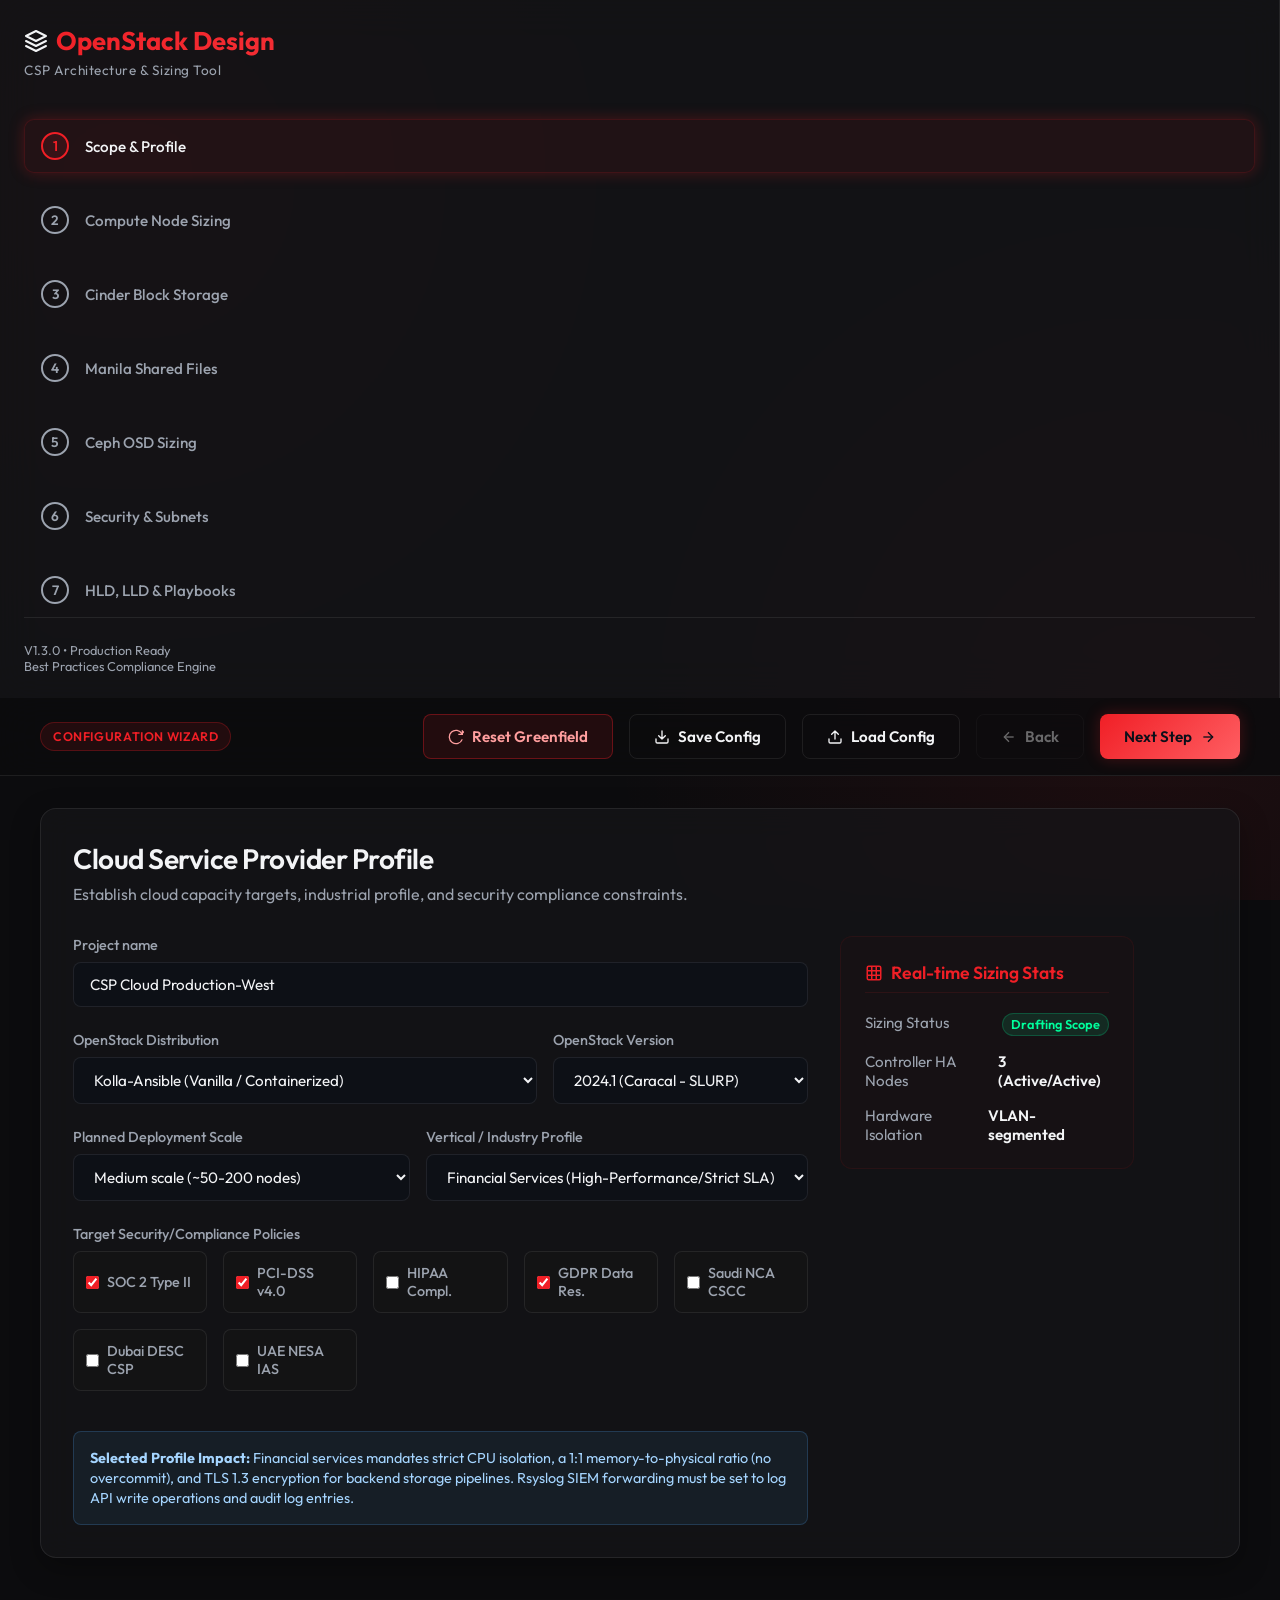
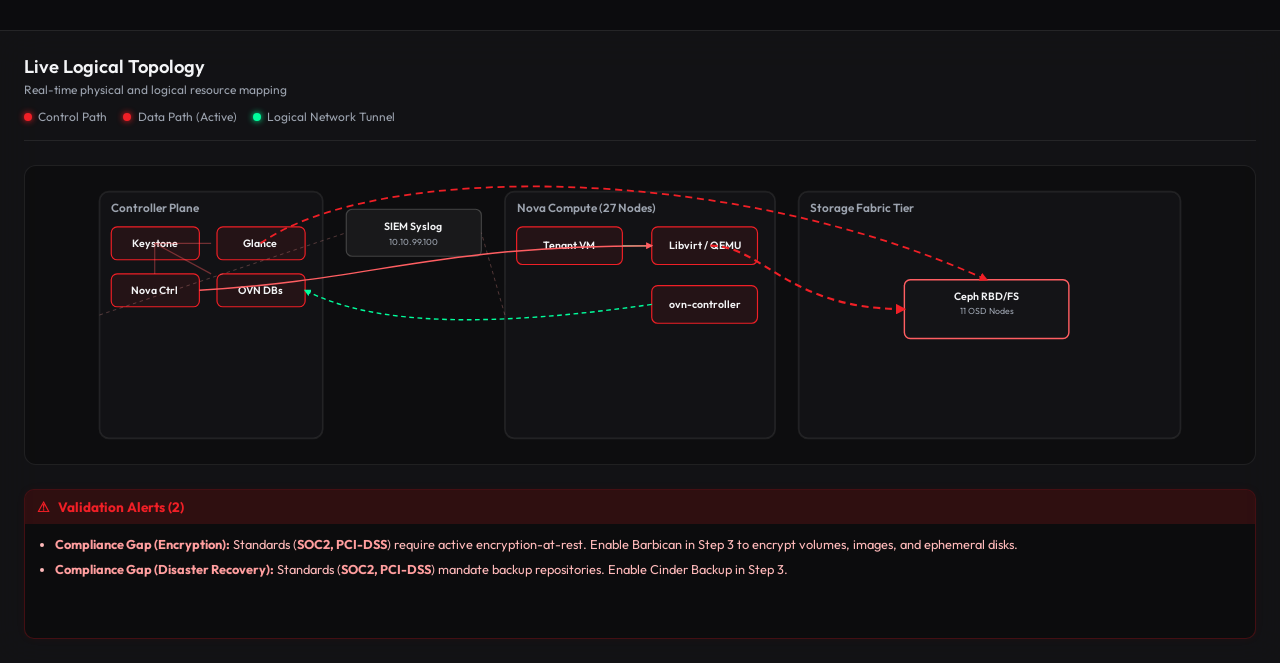
==== commit 8f7c4960: "Update tool with recent OpenStack releases and RHOSO 18.0 operator-based configuration templates" ====
--- a/index.html
+++ b/index.html
@@ -109,7 +109,7 @@
                   <select id="openstackDistro">
                     <option value="kolla" selected>Kolla-Ansible (Vanilla / Containerized)</option>
                     <option value="juju">Canonical Charmed OpenStack (Juju)</option>
-                    <option value="rhosp">Red Hat Enterprise OpenStack (RHOSP)</option>
+                    <option value="rhosp">Red Hat OpenStack Services on OpenShift (RHOSO / RHOSP)</option>
                   </select>
                 </div>
                 <div class="form-group">
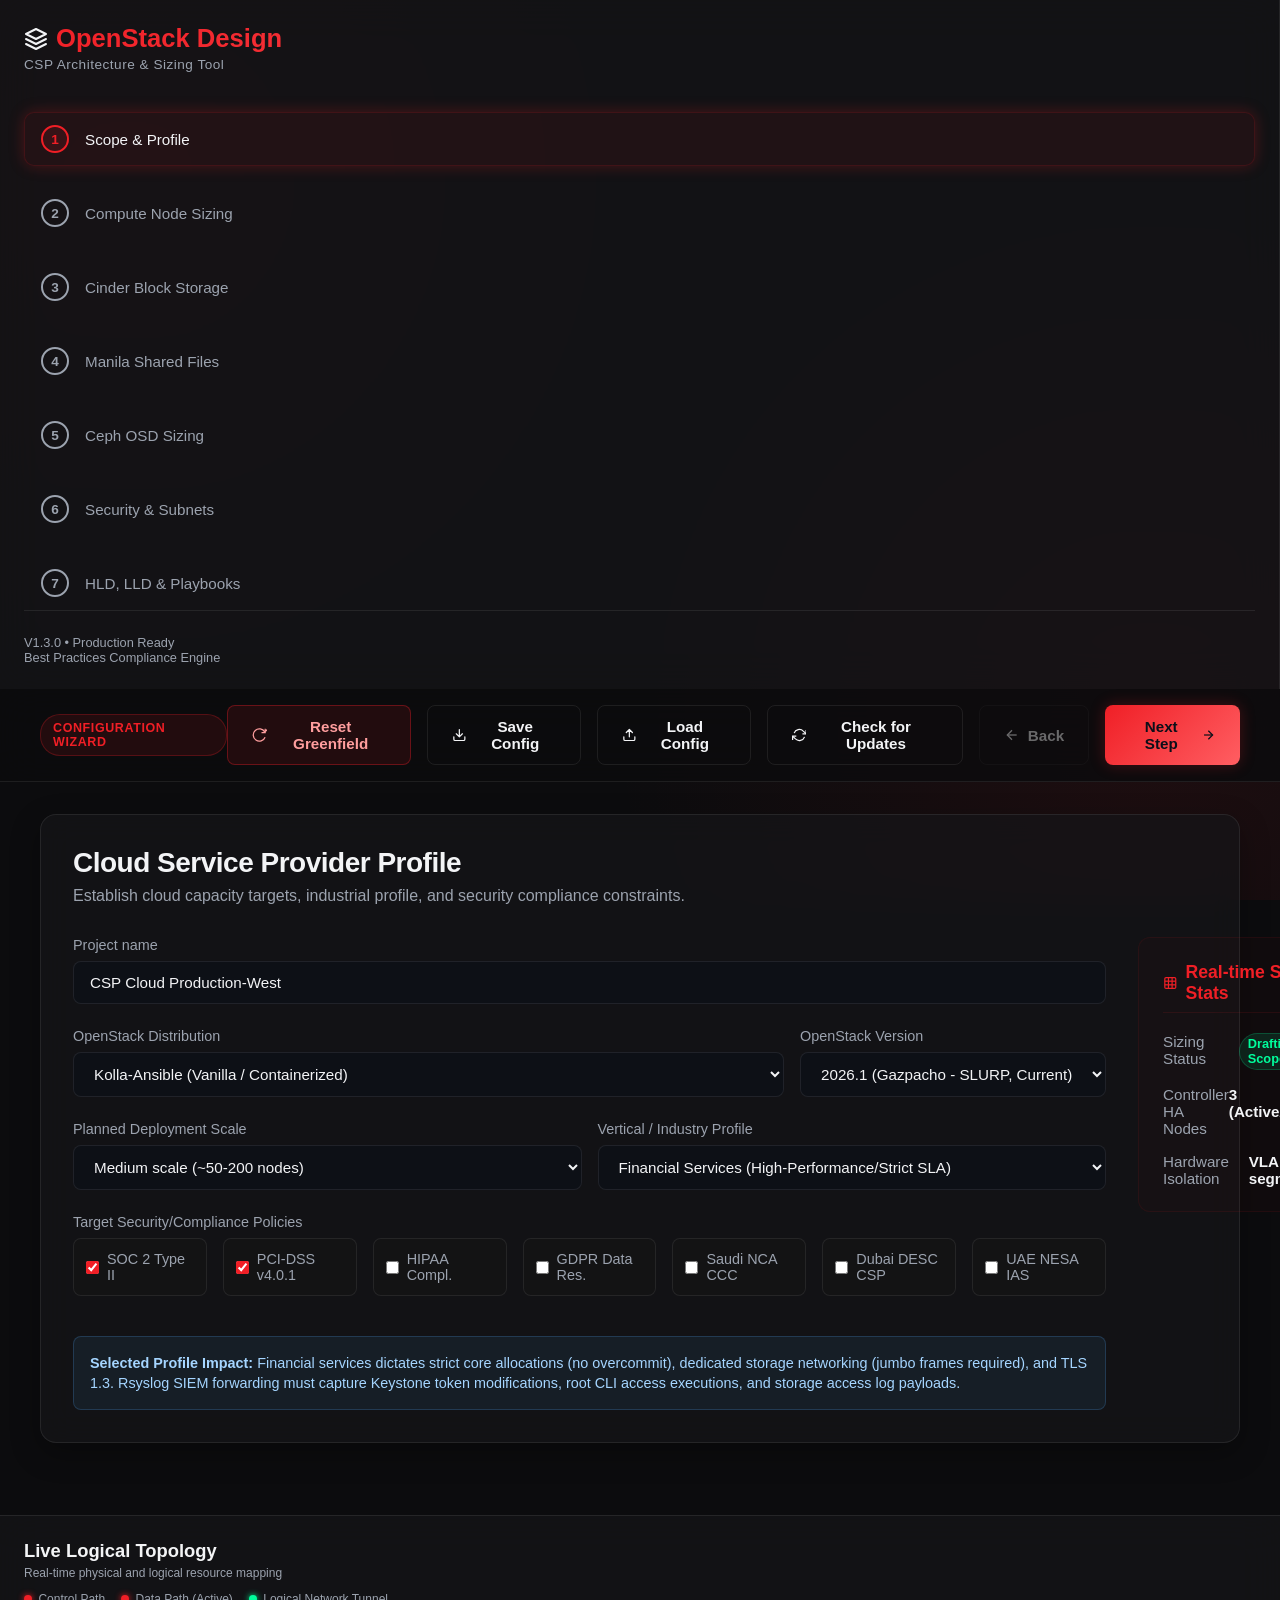
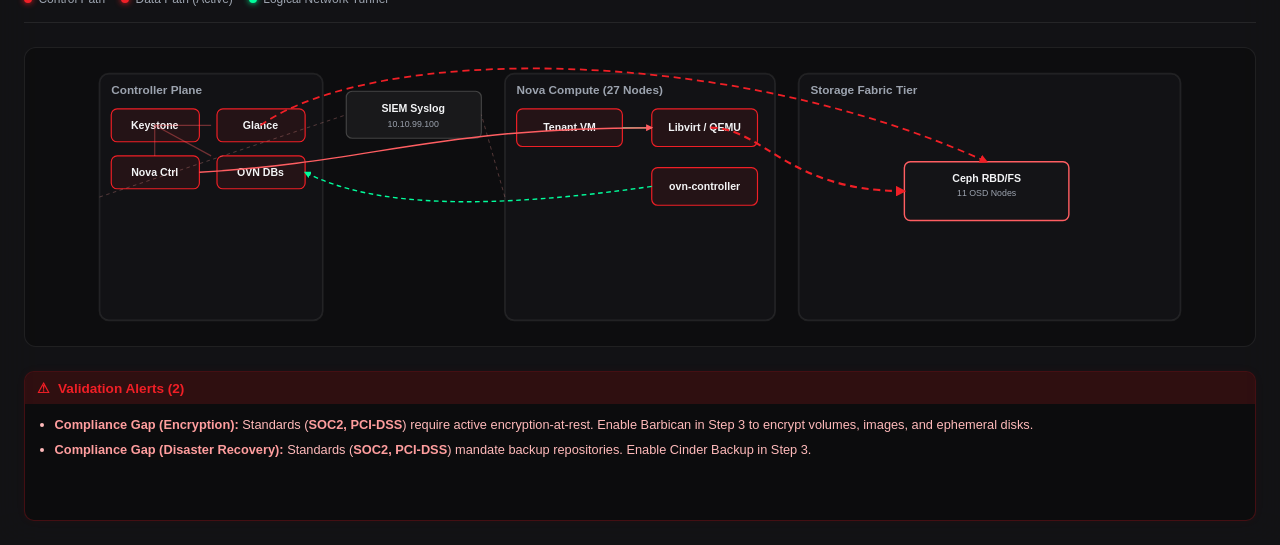
==== commit d9b2b416: "Refresh version/compliance data, add new storage vendors and update-check feature - Fact-check pass " ====
--- a/index.html
+++ b/index.html
@@ -78,6 +78,10 @@
               Load Config
             </button>
             <input type="file" id="load-config-input" accept=".json" style="display: none;">
+            <button class="btn btn-secondary" id="btn-check-updates" title="View bundled version/compliance reference data and check online for updates">
+              <svg width="16" height="16" viewBox="0 0 24 24" fill="none" stroke="currentColor" stroke-width="2"><path d="M23 4v6h-6"/><path d="M1 20v-6h6"/><path d="M3.51 9a9 9 0 0 1 14.85-3.36L23 10M1 14l4.64 4.36A9 9 0 0 0 20.49 15"/></svg>
+              Check for Updates
+            </button>
             <button class="btn btn-secondary" id="btn-prev" disabled>
               <svg width="16" height="16" viewBox="0 0 24 24" fill="none" stroke="currentColor" stroke-width="2"><line x1="19" y1="12" x2="5" y2="12"/><polyline points="12 19 5 12 12 5"/></svg>
               Back
@@ -108,7 +112,7 @@
                   <label for="openstackDistro">OpenStack Distribution</label>
                   <select id="openstackDistro">
                     <option value="kolla" selected>Kolla-Ansible (Vanilla / Containerized)</option>
-                    <option value="juju">Canonical Charmed OpenStack (Juju)</option>
+                    <option value="juju">Canonical Charmed OpenStack (Juju classic charms — see Sunbeam note in Deployment Guide)</option>
                     <option value="rhosp">Red Hat OpenStack Services on OpenShift (RHOSO / RHOSP)</option>
                   </select>
                 </div>
@@ -152,19 +156,19 @@
                   </label>
                   <label class="checkbox-tile">
                     <input type="checkbox" name="compliance" value="pci-dss" checked>
-                    <span>PCI-DSS v4.0</span>
+                    <span>PCI-DSS v4.0.1</span>
                   </label>
                   <label class="checkbox-tile">
                     <input type="checkbox" name="compliance" value="hipaa">
                     <span>HIPAA Compl.</span>
                   </label>
                   <label class="checkbox-tile">
-                    <input type="checkbox" name="compliance" value="gdpr" checked>
+                    <input type="checkbox" name="compliance" value="gdpr">
                     <span>GDPR Data Res.</span>
                   </label>
                   <label class="checkbox-tile">
                     <input type="checkbox" name="compliance" value="nca_cscc">
-                    <span>Saudi NCA CSCC</span>
+                    <span>Saudi NCA CCC</span>
                   </label>
                   <label class="checkbox-tile">
                     <input type="checkbox" name="compliance" value="desc_csp">
@@ -178,7 +182,7 @@
               </div>
 
               <div class="ui-info-block" id="compliance-info">
-                <strong>Selected Profile Impact:</strong> Financial services mandates strict CPU isolation, a 1:1 memory-to-physical ratio (no overcommit), and TLS 1.3 encryption for backend storage pipelines. Rsyslog SIEM forwarding must be set to log API write operations and audit log entries.
+                <strong>Selected Profile Impact:</strong> Financial services dictates strict core allocations (no overcommit), dedicated storage networking (jumbo frames required), and TLS 1.3. Rsyslog SIEM forwarding must capture Keystone token modifications, root CLI access executions, and storage access log payloads.
               </div>
             </div>
 
@@ -462,6 +466,10 @@
                   <span class="label">Nodes Required for RAM</span>
                   <span class="value" id="calc-nodes-ram">25</span>
                 </div>
+                <div class="summary-item" id="row-nodes-storage" style="display:none;">
+                  <span class="label">Nodes Required for Local Disk</span>
+                  <span class="value" id="calc-nodes-storage">0</span>
+                </div>
                 <div class="summary-item">
                   <span class="label">Raw Compute Nodes</span>
                   <span class="value" id="calc-raw-nodes">25</span>
@@ -515,6 +523,38 @@
                     <span class="backend-dot"></span>
                   </div>
                   <div class="backend-desc">Software-defined elastic block platform with massive scalability and dedicated SDC driver.</div>
+                </div>
+
+                <div class="backend-card" data-backend="pure">
+                  <div class="backend-title">
+                    <span>Pure Storage FlashArray</span>
+                    <span class="backend-dot"></span>
+                  </div>
+                  <div class="backend-desc">All-flash array with always-on dedup/compression. Official upstream driver over iSCSI, FC, or NVMe.</div>
+                </div>
+
+                <div class="backend-card" data-backend="hpe">
+                  <div class="backend-title">
+                    <span>HPE Alletra / Primera / 3PAR</span>
+                    <span class="backend-dot"></span>
+                  </div>
+                  <div class="backend-desc">Enterprise SAN over FC or iSCSI via the array's WSAPI. Single driver family spans the 3PAR-to-Alletra MP lineage.</div>
+                </div>
+
+                <div class="backend-card" data-backend="dellps">
+                  <div class="backend-title">
+                    <span>Dell PowerStore / PowerMax</span>
+                    <span class="backend-dot"></span>
+                  </div>
+                  <div class="backend-desc">Traditional unified/mainframe-class Dell SAN, distinct from PowerFlex. iSCSI, FC, or NVMe-TCP.</div>
+                </div>
+
+                <div class="backend-card" data-backend="vast">
+                  <div class="backend-title">
+                    <span>VAST Data</span>
+                    <span class="backend-dot"></span>
+                  </div>
+                  <div class="backend-desc">NVMe-TCP block volumes off VAST's Universal Storage platform, managed via the VMS API.</div>
                 </div>
               </div>
 
@@ -567,6 +607,90 @@
                     </div>
                   </div>
                 </div>
+
+                <div id="cinder-opts-pure" class="backend-opts-group" style="display:none;">
+                  <div class="form-group-row">
+                    <div class="form-group">
+                      <label for="pureIp">FlashArray Management IP</label>
+                      <input type="text" id="pureIp" value="10.10.30.80">
+                    </div>
+                    <div class="form-group">
+                      <label for="pureProto">Storage Protocol</label>
+                      <select id="pureProto">
+                        <option value="iscsi" selected>iSCSI (PureISCSIDriver)</option>
+                        <option value="fc">Fibre Channel (PureFCDriver)</option>
+                        <option value="nvme-roce">NVMe-oF / RoCE (PureNVMEDriver)</option>
+                        <option value="nvme-tcp">NVMe-oF / TCP (PureNVMEDriver)</option>
+                      </select>
+                    </div>
+                  </div>
+                  <div class="ui-info-block">
+                    Dedup/compression are always-on at the array level (not driver-toggled). No official Manila driver exists for FlashArray &mdash; file workloads require a separate FlashBlade array.
+                  </div>
+                </div>
+
+                <div id="cinder-opts-hpe" class="backend-opts-group" style="display:none;">
+                  <div class="form-group-row">
+                    <div class="form-group">
+                      <label for="hpeIp">Array WSAPI IP / Hostname</label>
+                      <input type="text" id="hpeIp" value="10.10.30.90">
+                    </div>
+                    <div class="form-group">
+                      <label for="hpePlatform">Array Platform</label>
+                      <select id="hpePlatform">
+                        <option value="primera_alletra" selected>Primera / Alletra 9k / Alletra MP (WSAPI 443)</option>
+                        <option value="3par">3PAR (WSAPI 8080)</option>
+                      </select>
+                    </div>
+                  </div>
+                  <div class="form-group">
+                    <label for="hpeProto">Storage Protocol</label>
+                    <select id="hpeProto">
+                      <option value="fc" selected>Fibre Channel (HPE3PARFCDriver)</option>
+                      <option value="iscsi">iSCSI (HPE3PARISCSIDriver)</option>
+                    </select>
+                  </div>
+                </div>
+
+                <div id="cinder-opts-dellps" class="backend-opts-group" style="display:none;">
+                  <div class="form-group-row">
+                    <div class="form-group">
+                      <label for="dellpsIp">Management IP (REST Gateway / Unisphere)</label>
+                      <input type="text" id="dellpsIp" value="10.10.30.95">
+                    </div>
+                    <div class="form-group">
+                      <label for="dellpsPlatform">Array Platform</label>
+                      <select id="dellpsPlatform">
+                        <option value="powerstore" selected>PowerStore (direct REST, port 443)</option>
+                        <option value="powermax">PowerMax (via Unisphere, port 8443)</option>
+                      </select>
+                    </div>
+                  </div>
+                  <div class="form-group">
+                    <label for="dellpsProto">Storage Protocol</label>
+                    <select id="dellpsProto">
+                      <option value="iscsi" selected>iSCSI</option>
+                      <option value="fc">Fibre Channel</option>
+                      <option value="nvme-tcp">NVMe-TCP</option>
+                    </select>
+                  </div>
+                </div>
+
+                <div id="cinder-opts-vast" class="backend-opts-group" style="display:none;">
+                  <div class="form-group-row">
+                    <div class="form-group">
+                      <label for="vastIp">VMS Management IP</label>
+                      <input type="text" id="vastIp" value="10.10.30.110">
+                    </div>
+                    <div class="form-group">
+                      <label for="vastVippool">VIP Pool Name</label>
+                      <input type="text" id="vastVippool" value="cinder-vip-pool">
+                    </div>
+                  </div>
+                  <div class="ui-info-block">
+                    Block volumes are served over NVMe-TCP only (data VIP port 4420) via <code>VASTVolumeDriver</code>. Requires VAST cluster release &ge; 5.3.
+                  </div>
+                </div>
               </div>
 
               <h3>Cinder Volume Backup</h3>
@@ -833,6 +957,24 @@
                     <span class="backend-dot"></span>
                   </div>
                   <div class="backend-desc">Provisions NFS/CIFS shares on dynamic SVMs (DHSS=True) or a static SVM (DHSS=False) over standard network interfaces.</div>
+                </div>
+
+                <div class="backend-card" data-manila-backend="vast">
+                  <div class="backend-title">
+                    <span>VAST Data (NFS)</span>
+                    <span class="backend-dot"></span>
+                  </div>
+                  <div class="backend-desc">Official upstream NFS share driver (VASTShareDriver) off the same VMS management plane as VAST's Cinder block driver. DHSS=False only.</div>
+                </div>
+              </div>
+
+              <div id="manila-opts-vast" class="backend-opts-group" style="display:none;">
+                <div class="form-group">
+                  <label for="vastRootExport">VAST Root Export Name</label>
+                  <input type="text" id="vastRootExport" value="manila">
+                </div>
+                <div class="ui-info-block">
+                  Uses the VMS management IP configured under the Cinder VAST Data card (Step 3), if enabled. Requires "Trash Folder Access" enabled on the VAST cluster.
                 </div>
               </div>
 
@@ -1413,6 +1555,23 @@
     </div>
   </div>
 
+  <!-- Version & Compliance Reference / Update Check Modal -->
+  <div id="update-modal-overlay" class="update-modal-overlay" style="display:none;">
+    <div class="update-modal">
+      <div class="update-modal-header">
+        <h3>Version & Compliance Reference</h3>
+        <button id="update-modal-close" class="update-modal-close" aria-label="Close">&times;</button>
+      </div>
+      <div class="update-modal-body" id="update-modal-body">
+        <p>Loading bundled reference data...</p>
+      </div>
+      <div class="update-modal-footer">
+        <span id="update-modal-status" class="update-modal-status"></span>
+        <button id="btn-fetch-updates" class="btn btn-secondary">Check Online for Updates</button>
+      </div>
+    </div>
+  </div>
+
   <script type="module" src="js/app.js"></script>
 </body>
 </html>
--- a/style.css
+++ b/style.css
@@ -1,9 +1,12 @@
-/* 
+/*
    OpenStack Architecture & Sizing Tool
    Ultra-Premium Glassmorphic Dark UI Stylesheet
+
+   Intentionally no @import/remote font fetch: this stylesheet ships in an
+   air-gapped/dark-site standalone HTML build, so 'Outfit'/'Source Code Pro'
+   are first-preference only and fall back to system sans-serif/monospace
+   fonts (no network call is made either way).
 */
-
-@import url('https://fonts.googleapis.com/css2?family=Outfit:wght@300;400;500;600;700&family=Source+Code+Pro:wght@400;600&display=swap');
 
 :root {
   --bg-color: #0c0c0e;
@@ -912,6 +915,102 @@
 
 .toast-icon {
   color: var(--accent-cyan);
+}
+
+/* Version & Compliance Reference / Update Check Modal */
+.update-modal-overlay {
+  position: fixed;
+  inset: 0;
+  background: rgba(0, 0, 0, 0.6);
+  backdrop-filter: blur(4px);
+  z-index: 1000;
+  display: flex;
+  align-items: center;
+  justify-content: center;
+  padding: 1.5rem;
+}
+
+.update-modal {
+  background: var(--glass-bg);
+  border: 1px solid var(--glass-border);
+  border-radius: 12px;
+  box-shadow: 0 20px 60px rgba(0, 0, 0, 0.5);
+  width: 100%;
+  max-width: 640px;
+  max-height: 85vh;
+  display: flex;
+  flex-direction: column;
+  overflow: hidden;
+}
+
+.update-modal-header {
+  display: flex;
+  align-items: center;
+  justify-content: space-between;
+  padding: 1.25rem 1.5rem;
+  border-bottom: 1px solid var(--glass-border);
+}
+
+.update-modal-header h3 {
+  font-size: 1.1rem;
+  font-weight: 600;
+}
+
+.update-modal-close {
+  background: none;
+  border: none;
+  color: var(--text-muted);
+  font-size: 1.5rem;
+  line-height: 1;
+  cursor: pointer;
+  padding: 0.25rem 0.5rem;
+}
+.update-modal-close:hover {
+  color: var(--text-main);
+}
+
+.update-modal-body {
+  padding: 1.25rem 1.5rem;
+  overflow-y: auto;
+  font-size: 0.88rem;
+  line-height: 1.5;
+}
+
+.update-modal-body h4 {
+  font-size: 0.95rem;
+  margin: 1rem 0 0.4rem;
+  color: var(--text-main);
+}
+.update-modal-body h4:first-child {
+  margin-top: 0;
+}
+
+.update-modal-body table {
+  width: 100%;
+  border-collapse: collapse;
+  margin-bottom: 0.75rem;
+  font-size: 0.85rem;
+}
+.update-modal-body th, .update-modal-body td {
+  text-align: left;
+  padding: 0.3rem 0.5rem;
+  border-bottom: 1px solid var(--glass-border);
+}
+.update-modal-body td.status-current { color: var(--accent-green); }
+.update-modal-body td.status-eol, .update-modal-body td.status-eol-soon { color: var(--accent-yellow); }
+
+.update-modal-footer {
+  display: flex;
+  align-items: center;
+  justify-content: space-between;
+  gap: 1rem;
+  padding: 1rem 1.5rem;
+  border-top: 1px solid var(--glass-border);
+}
+
+.update-modal-status {
+  font-size: 0.8rem;
+  color: var(--text-muted);
 }
 
 /* Tooltip styles */
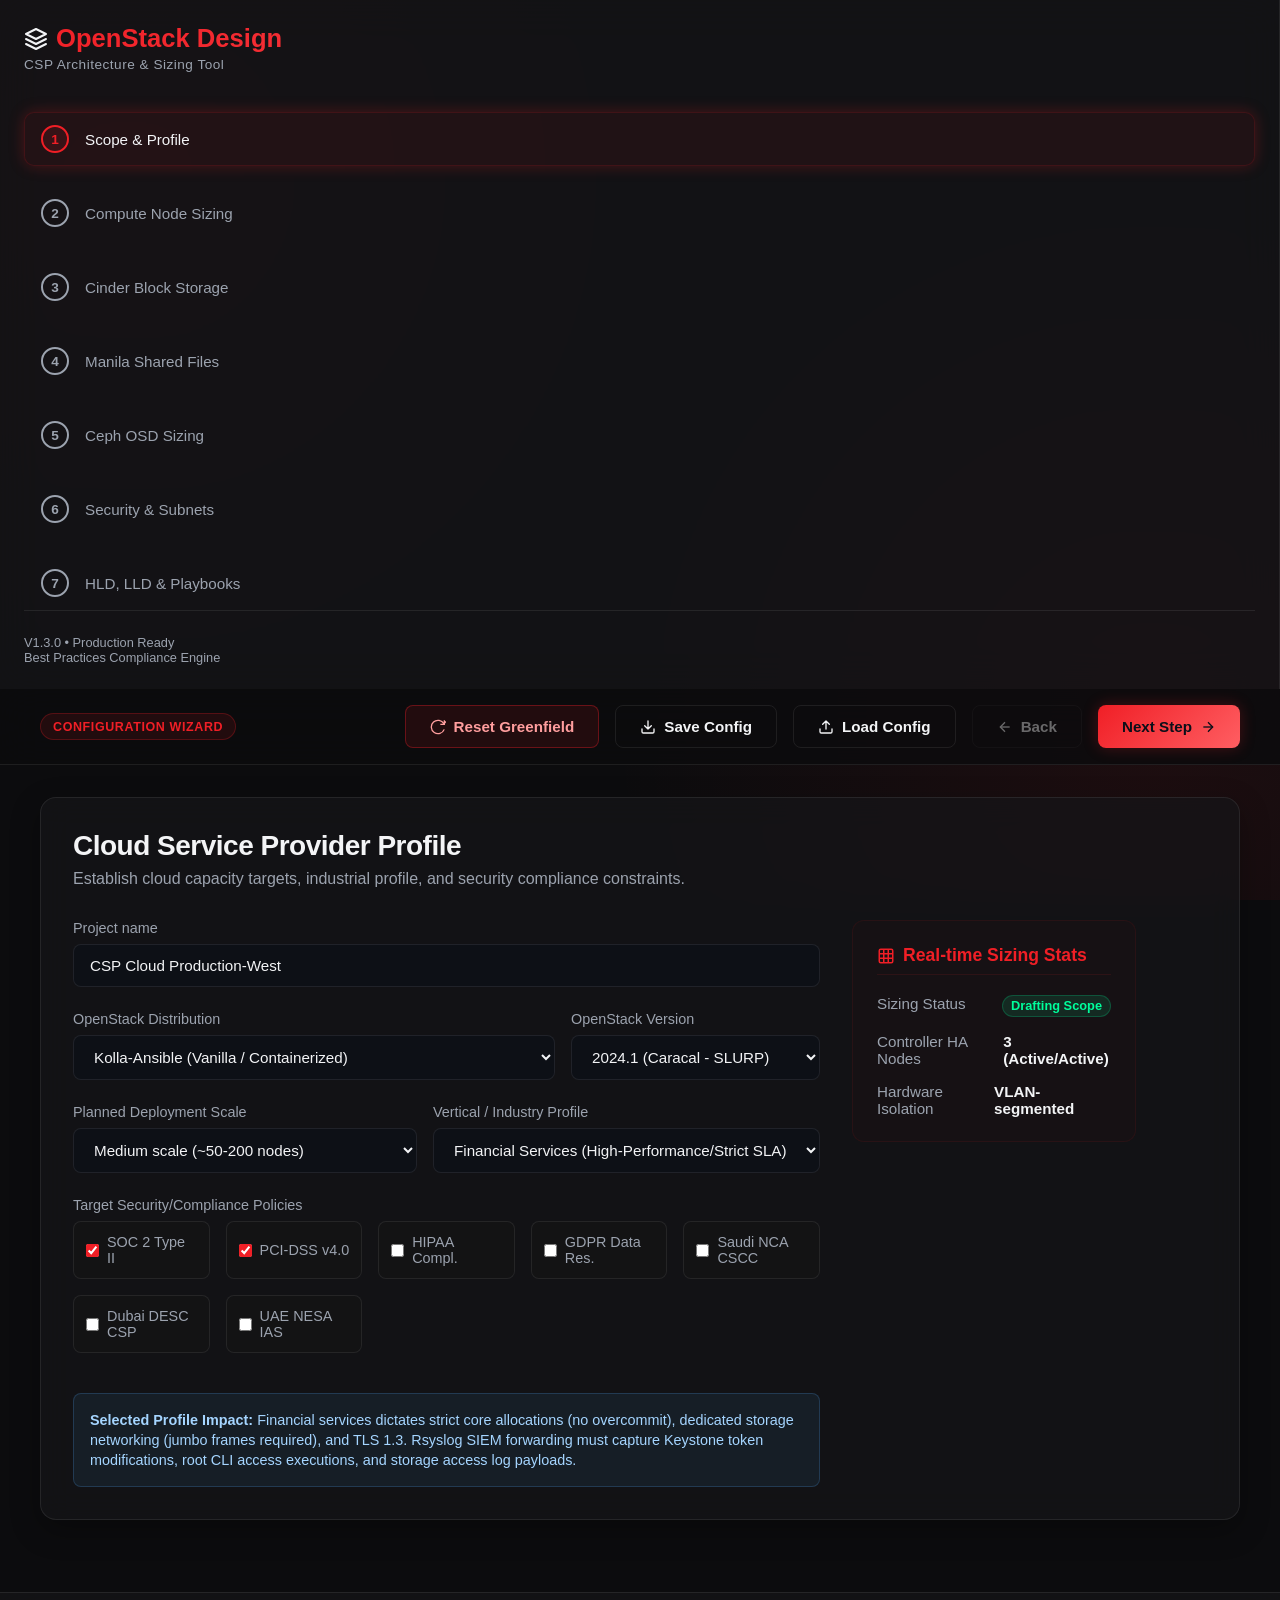
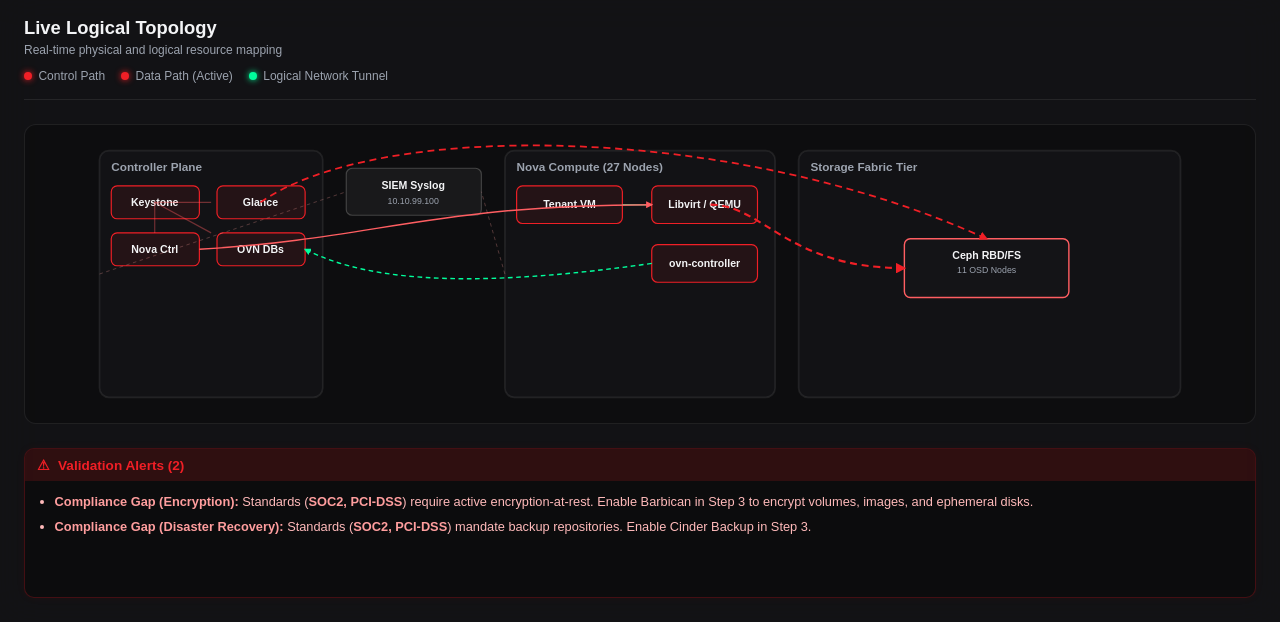
==== commit 81120144: "Fix crash, state-corruption, and false-compliance bugs found in full audit - calculator.js: stop pre" ====
--- a/index.html
+++ b/index.html
@@ -78,10 +78,6 @@
               Load Config
             </button>
             <input type="file" id="load-config-input" accept=".json" style="display: none;">
-            <button class="btn btn-secondary" id="btn-check-updates" title="View bundled version/compliance reference data and check online for updates">
-              <svg width="16" height="16" viewBox="0 0 24 24" fill="none" stroke="currentColor" stroke-width="2"><path d="M23 4v6h-6"/><path d="M1 20v-6h6"/><path d="M3.51 9a9 9 0 0 1 14.85-3.36L23 10M1 14l4.64 4.36A9 9 0 0 0 20.49 15"/></svg>
-              Check for Updates
-            </button>
             <button class="btn btn-secondary" id="btn-prev" disabled>
               <svg width="16" height="16" viewBox="0 0 24 24" fill="none" stroke="currentColor" stroke-width="2"><line x1="19" y1="12" x2="5" y2="12"/><polyline points="12 19 5 12 12 5"/></svg>
               Back
@@ -112,7 +108,7 @@
                   <label for="openstackDistro">OpenStack Distribution</label>
                   <select id="openstackDistro">
                     <option value="kolla" selected>Kolla-Ansible (Vanilla / Containerized)</option>
-                    <option value="juju">Canonical Charmed OpenStack (Juju classic charms — see Sunbeam note in Deployment Guide)</option>
+                    <option value="juju">Canonical Charmed OpenStack (Juju)</option>
                     <option value="rhosp">Red Hat OpenStack Services on OpenShift (RHOSO / RHOSP)</option>
                   </select>
                 </div>
@@ -156,7 +152,7 @@
                   </label>
                   <label class="checkbox-tile">
                     <input type="checkbox" name="compliance" value="pci-dss" checked>
-                    <span>PCI-DSS v4.0.1</span>
+                    <span>PCI-DSS v4.0</span>
                   </label>
                   <label class="checkbox-tile">
                     <input type="checkbox" name="compliance" value="hipaa">
@@ -168,7 +164,7 @@
                   </label>
                   <label class="checkbox-tile">
                     <input type="checkbox" name="compliance" value="nca_cscc">
-                    <span>Saudi NCA CCC</span>
+                    <span>Saudi NCA CSCC</span>
                   </label>
                   <label class="checkbox-tile">
                     <input type="checkbox" name="compliance" value="desc_csp">
@@ -466,10 +462,6 @@
                   <span class="label">Nodes Required for RAM</span>
                   <span class="value" id="calc-nodes-ram">25</span>
                 </div>
-                <div class="summary-item" id="row-nodes-storage" style="display:none;">
-                  <span class="label">Nodes Required for Local Disk</span>
-                  <span class="value" id="calc-nodes-storage">0</span>
-                </div>
                 <div class="summary-item">
                   <span class="label">Raw Compute Nodes</span>
                   <span class="value" id="calc-raw-nodes">25</span>
@@ -523,38 +515,6 @@
                     <span class="backend-dot"></span>
                   </div>
                   <div class="backend-desc">Software-defined elastic block platform with massive scalability and dedicated SDC driver.</div>
-                </div>
-
-                <div class="backend-card" data-backend="pure">
-                  <div class="backend-title">
-                    <span>Pure Storage FlashArray</span>
-                    <span class="backend-dot"></span>
-                  </div>
-                  <div class="backend-desc">All-flash array with always-on dedup/compression. Official upstream driver over iSCSI, FC, or NVMe.</div>
-                </div>
-
-                <div class="backend-card" data-backend="hpe">
-                  <div class="backend-title">
-                    <span>HPE Alletra / Primera / 3PAR</span>
-                    <span class="backend-dot"></span>
-                  </div>
-                  <div class="backend-desc">Enterprise SAN over FC or iSCSI via the array's WSAPI. Single driver family spans the 3PAR-to-Alletra MP lineage.</div>
-                </div>
-
-                <div class="backend-card" data-backend="dellps">
-                  <div class="backend-title">
-                    <span>Dell PowerStore / PowerMax</span>
-                    <span class="backend-dot"></span>
-                  </div>
-                  <div class="backend-desc">Traditional unified/mainframe-class Dell SAN, distinct from PowerFlex. iSCSI, FC, or NVMe-TCP.</div>
-                </div>
-
-                <div class="backend-card" data-backend="vast">
-                  <div class="backend-title">
-                    <span>VAST Data</span>
-                    <span class="backend-dot"></span>
-                  </div>
-                  <div class="backend-desc">NVMe-TCP block volumes off VAST's Universal Storage platform, managed via the VMS API.</div>
                 </div>
               </div>
 
@@ -607,90 +567,6 @@
                     </div>
                   </div>
                 </div>
-
-                <div id="cinder-opts-pure" class="backend-opts-group" style="display:none;">
-                  <div class="form-group-row">
-                    <div class="form-group">
-                      <label for="pureIp">FlashArray Management IP</label>
-                      <input type="text" id="pureIp" value="10.10.30.80">
-                    </div>
-                    <div class="form-group">
-                      <label for="pureProto">Storage Protocol</label>
-                      <select id="pureProto">
-                        <option value="iscsi" selected>iSCSI (PureISCSIDriver)</option>
-                        <option value="fc">Fibre Channel (PureFCDriver)</option>
-                        <option value="nvme-roce">NVMe-oF / RoCE (PureNVMEDriver)</option>
-                        <option value="nvme-tcp">NVMe-oF / TCP (PureNVMEDriver)</option>
-                      </select>
-                    </div>
-                  </div>
-                  <div class="ui-info-block">
-                    Dedup/compression are always-on at the array level (not driver-toggled). No official Manila driver exists for FlashArray &mdash; file workloads require a separate FlashBlade array.
-                  </div>
-                </div>
-
-                <div id="cinder-opts-hpe" class="backend-opts-group" style="display:none;">
-                  <div class="form-group-row">
-                    <div class="form-group">
-                      <label for="hpeIp">Array WSAPI IP / Hostname</label>
-                      <input type="text" id="hpeIp" value="10.10.30.90">
-                    </div>
-                    <div class="form-group">
-                      <label for="hpePlatform">Array Platform</label>
-                      <select id="hpePlatform">
-                        <option value="primera_alletra" selected>Primera / Alletra 9k / Alletra MP (WSAPI 443)</option>
-                        <option value="3par">3PAR (WSAPI 8080)</option>
-                      </select>
-                    </div>
-                  </div>
-                  <div class="form-group">
-                    <label for="hpeProto">Storage Protocol</label>
-                    <select id="hpeProto">
-                      <option value="fc" selected>Fibre Channel (HPE3PARFCDriver)</option>
-                      <option value="iscsi">iSCSI (HPE3PARISCSIDriver)</option>
-                    </select>
-                  </div>
-                </div>
-
-                <div id="cinder-opts-dellps" class="backend-opts-group" style="display:none;">
-                  <div class="form-group-row">
-                    <div class="form-group">
-                      <label for="dellpsIp">Management IP (REST Gateway / Unisphere)</label>
-                      <input type="text" id="dellpsIp" value="10.10.30.95">
-                    </div>
-                    <div class="form-group">
-                      <label for="dellpsPlatform">Array Platform</label>
-                      <select id="dellpsPlatform">
-                        <option value="powerstore" selected>PowerStore (direct REST, port 443)</option>
-                        <option value="powermax">PowerMax (via Unisphere, port 8443)</option>
-                      </select>
-                    </div>
-                  </div>
-                  <div class="form-group">
-                    <label for="dellpsProto">Storage Protocol</label>
-                    <select id="dellpsProto">
-                      <option value="iscsi" selected>iSCSI</option>
-                      <option value="fc">Fibre Channel</option>
-                      <option value="nvme-tcp">NVMe-TCP</option>
-                    </select>
-                  </div>
-                </div>
-
-                <div id="cinder-opts-vast" class="backend-opts-group" style="display:none;">
-                  <div class="form-group-row">
-                    <div class="form-group">
-                      <label for="vastIp">VMS Management IP</label>
-                      <input type="text" id="vastIp" value="10.10.30.110">
-                    </div>
-                    <div class="form-group">
-                      <label for="vastVippool">VIP Pool Name</label>
-                      <input type="text" id="vastVippool" value="cinder-vip-pool">
-                    </div>
-                  </div>
-                  <div class="ui-info-block">
-                    Block volumes are served over NVMe-TCP only (data VIP port 4420) via <code>VASTVolumeDriver</code>. Requires VAST cluster release &ge; 5.3.
-                  </div>
-                </div>
               </div>
 
               <h3>Cinder Volume Backup</h3>
@@ -957,24 +833,6 @@
                     <span class="backend-dot"></span>
                   </div>
                   <div class="backend-desc">Provisions NFS/CIFS shares on dynamic SVMs (DHSS=True) or a static SVM (DHSS=False) over standard network interfaces.</div>
-                </div>
-
-                <div class="backend-card" data-manila-backend="vast">
-                  <div class="backend-title">
-                    <span>VAST Data (NFS)</span>
-                    <span class="backend-dot"></span>
-                  </div>
-                  <div class="backend-desc">Official upstream NFS share driver (VASTShareDriver) off the same VMS management plane as VAST's Cinder block driver. DHSS=False only.</div>
-                </div>
-              </div>
-
-              <div id="manila-opts-vast" class="backend-opts-group" style="display:none;">
-                <div class="form-group">
-                  <label for="vastRootExport">VAST Root Export Name</label>
-                  <input type="text" id="vastRootExport" value="manila">
-                </div>
-                <div class="ui-info-block">
-                  Uses the VMS management IP configured under the Cinder VAST Data card (Step 3), if enabled. Requires "Trash Folder Access" enabled on the VAST cluster.
                 </div>
               </div>
 
@@ -1555,23 +1413,6 @@
     </div>
   </div>
 
-  <!-- Version & Compliance Reference / Update Check Modal -->
-  <div id="update-modal-overlay" class="update-modal-overlay" style="display:none;">
-    <div class="update-modal">
-      <div class="update-modal-header">
-        <h3>Version & Compliance Reference</h3>
-        <button id="update-modal-close" class="update-modal-close" aria-label="Close">&times;</button>
-      </div>
-      <div class="update-modal-body" id="update-modal-body">
-        <p>Loading bundled reference data...</p>
-      </div>
-      <div class="update-modal-footer">
-        <span id="update-modal-status" class="update-modal-status"></span>
-        <button id="btn-fetch-updates" class="btn btn-secondary">Check Online for Updates</button>
-      </div>
-    </div>
-  </div>
-
   <script type="module" src="js/app.js"></script>
 </body>
 </html>
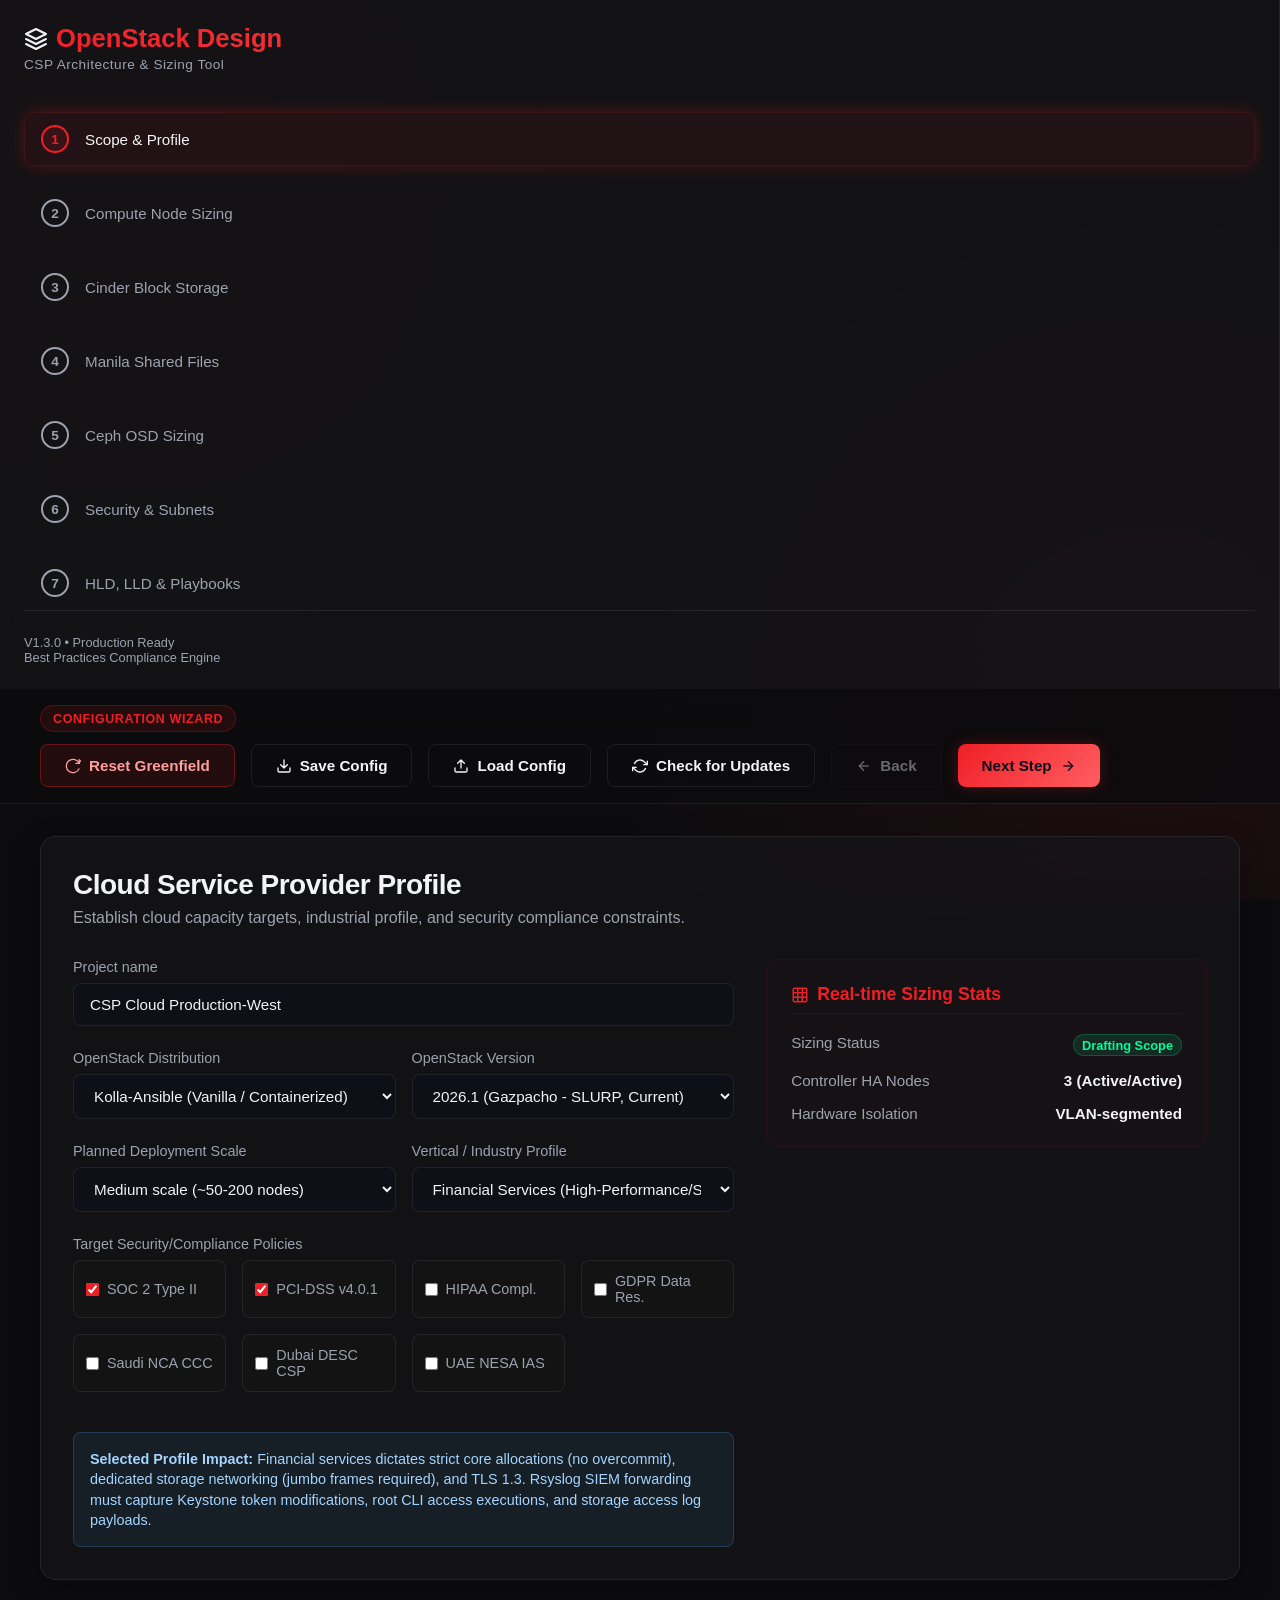
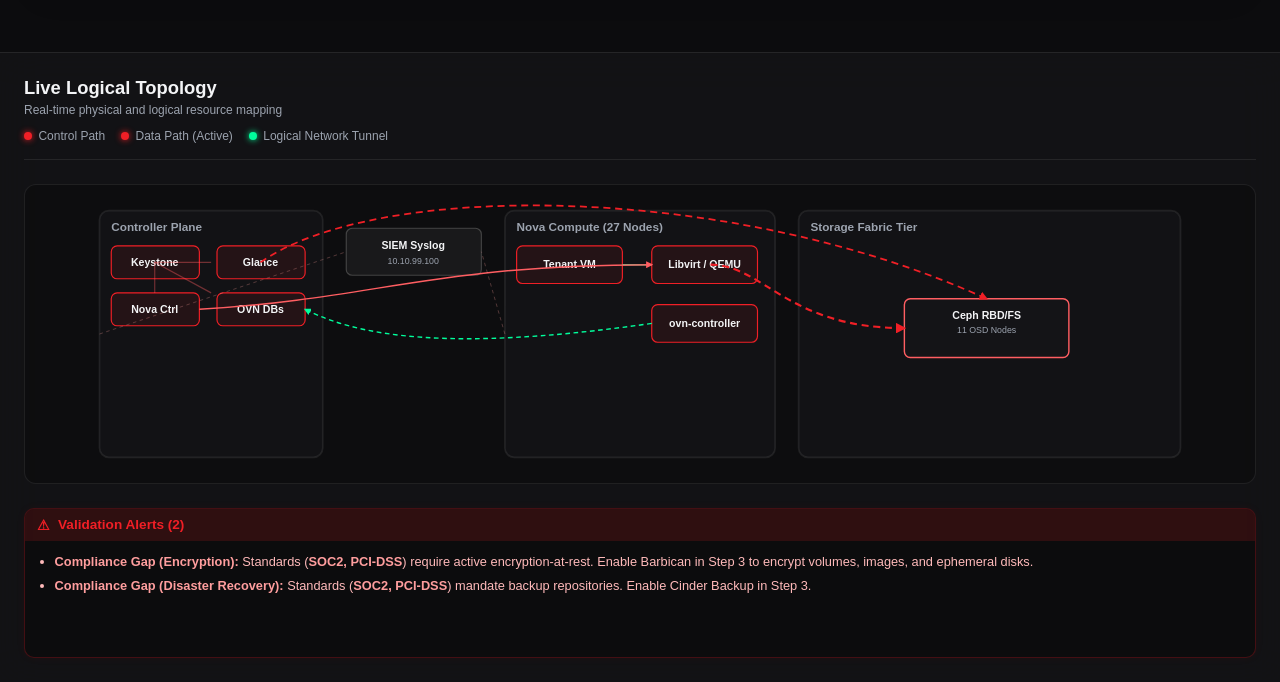
==== commit c9d3a30d: "Fix 8 issues from fresh-eyes audit, refresh manifest, fix header overflow Found via a delegated code" ====
--- a/index.html
+++ b/index.html
@@ -78,6 +78,10 @@
               Load Config
             </button>
             <input type="file" id="load-config-input" accept=".json" style="display: none;">
+            <button class="btn btn-secondary" id="btn-check-updates" title="View bundled version/compliance reference data and check online for updates">
+              <svg width="16" height="16" viewBox="0 0 24 24" fill="none" stroke="currentColor" stroke-width="2"><path d="M23 4v6h-6"/><path d="M1 20v-6h6"/><path d="M3.51 9a9 9 0 0 1 14.85-3.36L23 10M1 14l4.64 4.36A9 9 0 0 0 20.49 15"/></svg>
+              Check for Updates
+            </button>
             <button class="btn btn-secondary" id="btn-prev" disabled>
               <svg width="16" height="16" viewBox="0 0 24 24" fill="none" stroke="currentColor" stroke-width="2"><line x1="19" y1="12" x2="5" y2="12"/><polyline points="12 19 5 12 12 5"/></svg>
               Back
@@ -108,7 +112,7 @@
                   <label for="openstackDistro">OpenStack Distribution</label>
                   <select id="openstackDistro">
                     <option value="kolla" selected>Kolla-Ansible (Vanilla / Containerized)</option>
-                    <option value="juju">Canonical Charmed OpenStack (Juju)</option>
+                    <option value="juju">Canonical Charmed OpenStack (Juju classic charms — see Sunbeam note in Deployment Guide)</option>
                     <option value="rhosp">Red Hat OpenStack Services on OpenShift (RHOSO / RHOSP)</option>
                   </select>
                 </div>
@@ -152,7 +156,7 @@
                   </label>
                   <label class="checkbox-tile">
                     <input type="checkbox" name="compliance" value="pci-dss" checked>
-                    <span>PCI-DSS v4.0</span>
+                    <span>PCI-DSS v4.0.1</span>
                   </label>
                   <label class="checkbox-tile">
                     <input type="checkbox" name="compliance" value="hipaa">
@@ -164,7 +168,7 @@
                   </label>
                   <label class="checkbox-tile">
                     <input type="checkbox" name="compliance" value="nca_cscc">
-                    <span>Saudi NCA CSCC</span>
+                    <span>Saudi NCA CCC</span>
                   </label>
                   <label class="checkbox-tile">
                     <input type="checkbox" name="compliance" value="desc_csp">
@@ -462,6 +466,10 @@
                   <span class="label">Nodes Required for RAM</span>
                   <span class="value" id="calc-nodes-ram">25</span>
                 </div>
+                <div class="summary-item" id="row-nodes-storage" style="display:none;">
+                  <span class="label">Nodes Required for Local Disk</span>
+                  <span class="value" id="calc-nodes-storage">0</span>
+                </div>
                 <div class="summary-item">
                   <span class="label">Raw Compute Nodes</span>
                   <span class="value" id="calc-raw-nodes">25</span>
@@ -515,6 +523,38 @@
                     <span class="backend-dot"></span>
                   </div>
                   <div class="backend-desc">Software-defined elastic block platform with massive scalability and dedicated SDC driver.</div>
+                </div>
+
+                <div class="backend-card" data-backend="pure">
+                  <div class="backend-title">
+                    <span>Pure Storage FlashArray</span>
+                    <span class="backend-dot"></span>
+                  </div>
+                  <div class="backend-desc">All-flash array with always-on dedup/compression. Official upstream driver over iSCSI, FC, or NVMe.</div>
+                </div>
+
+                <div class="backend-card" data-backend="hpe">
+                  <div class="backend-title">
+                    <span>HPE Alletra / Primera / 3PAR</span>
+                    <span class="backend-dot"></span>
+                  </div>
+                  <div class="backend-desc">Enterprise SAN over FC or iSCSI via the array's WSAPI. Single driver family spans the 3PAR-to-Alletra MP lineage.</div>
+                </div>
+
+                <div class="backend-card" data-backend="dellps">
+                  <div class="backend-title">
+                    <span>Dell PowerStore / PowerMax</span>
+                    <span class="backend-dot"></span>
+                  </div>
+                  <div class="backend-desc">Traditional unified/mainframe-class Dell SAN, distinct from PowerFlex. iSCSI, FC, or NVMe-TCP.</div>
+                </div>
+
+                <div class="backend-card" data-backend="vast">
+                  <div class="backend-title">
+                    <span>VAST Data</span>
+                    <span class="backend-dot"></span>
+                  </div>
+                  <div class="backend-desc">NVMe-TCP block volumes off VAST's Universal Storage platform, managed via the VMS API.</div>
                 </div>
               </div>
 
@@ -567,6 +607,90 @@
                     </div>
                   </div>
                 </div>
+
+                <div id="cinder-opts-pure" class="backend-opts-group" style="display:none;">
+                  <div class="form-group-row">
+                    <div class="form-group">
+                      <label for="pureIp">FlashArray Management IP</label>
+                      <input type="text" id="pureIp" value="10.10.30.80">
+                    </div>
+                    <div class="form-group">
+                      <label for="pureProto">Storage Protocol</label>
+                      <select id="pureProto">
+                        <option value="iscsi" selected>iSCSI (PureISCSIDriver)</option>
+                        <option value="fc">Fibre Channel (PureFCDriver)</option>
+                        <option value="nvme-roce">NVMe-oF / RoCE (PureNVMEDriver)</option>
+                        <option value="nvme-tcp">NVMe-oF / TCP (PureNVMEDriver)</option>
+                      </select>
+                    </div>
+                  </div>
+                  <div class="ui-info-block">
+                    Dedup/compression are always-on at the array level (not driver-toggled). No official Manila driver exists for FlashArray &mdash; file workloads require a separate FlashBlade array.
+                  </div>
+                </div>
+
+                <div id="cinder-opts-hpe" class="backend-opts-group" style="display:none;">
+                  <div class="form-group-row">
+                    <div class="form-group">
+                      <label for="hpeIp">Array WSAPI IP / Hostname</label>
+                      <input type="text" id="hpeIp" value="10.10.30.90">
+                    </div>
+                    <div class="form-group">
+                      <label for="hpePlatform">Array Platform</label>
+                      <select id="hpePlatform">
+                        <option value="primera_alletra" selected>Primera / Alletra 9k / Alletra MP (WSAPI 443)</option>
+                        <option value="3par">3PAR (WSAPI 8080)</option>
+                      </select>
+                    </div>
+                  </div>
+                  <div class="form-group">
+                    <label for="hpeProto">Storage Protocol</label>
+                    <select id="hpeProto">
+                      <option value="fc" selected>Fibre Channel (HPE3PARFCDriver)</option>
+                      <option value="iscsi">iSCSI (HPE3PARISCSIDriver)</option>
+                    </select>
+                  </div>
+                </div>
+
+                <div id="cinder-opts-dellps" class="backend-opts-group" style="display:none;">
+                  <div class="form-group-row">
+                    <div class="form-group">
+                      <label for="dellpsIp">Management IP (REST Gateway / Unisphere)</label>
+                      <input type="text" id="dellpsIp" value="10.10.30.95">
+                    </div>
+                    <div class="form-group">
+                      <label for="dellpsPlatform">Array Platform</label>
+                      <select id="dellpsPlatform">
+                        <option value="powerstore" selected>PowerStore (direct REST, port 443)</option>
+                        <option value="powermax">PowerMax (via Unisphere, port 8443)</option>
+                      </select>
+                    </div>
+                  </div>
+                  <div class="form-group">
+                    <label for="dellpsProto">Storage Protocol</label>
+                    <select id="dellpsProto">
+                      <option value="iscsi" selected>iSCSI</option>
+                      <option value="fc">Fibre Channel</option>
+                      <option value="nvme-tcp">NVMe-TCP</option>
+                    </select>
+                  </div>
+                </div>
+
+                <div id="cinder-opts-vast" class="backend-opts-group" style="display:none;">
+                  <div class="form-group-row">
+                    <div class="form-group">
+                      <label for="vastIp">VMS Management IP</label>
+                      <input type="text" id="vastIp" value="10.10.30.110">
+                    </div>
+                    <div class="form-group">
+                      <label for="vastVippool">VIP Pool Name</label>
+                      <input type="text" id="vastVippool" value="cinder-vip-pool">
+                    </div>
+                  </div>
+                  <div class="ui-info-block">
+                    Block volumes are served over NVMe-TCP only (data VIP port 4420) via <code>VASTVolumeDriver</code>. Requires VAST cluster release &ge; 5.3.
+                  </div>
+                </div>
               </div>
 
               <h3>Cinder Volume Backup</h3>
@@ -833,6 +957,24 @@
                     <span class="backend-dot"></span>
                   </div>
                   <div class="backend-desc">Provisions NFS/CIFS shares on dynamic SVMs (DHSS=True) or a static SVM (DHSS=False) over standard network interfaces.</div>
+                </div>
+
+                <div class="backend-card" data-manila-backend="vast">
+                  <div class="backend-title">
+                    <span>VAST Data (NFS)</span>
+                    <span class="backend-dot"></span>
+                  </div>
+                  <div class="backend-desc">Official upstream NFS share driver (VASTShareDriver) off the same VMS management plane as VAST's Cinder block driver. DHSS=False only.</div>
+                </div>
+              </div>
+
+              <div id="manila-opts-vast" class="backend-opts-group" style="display:none;">
+                <div class="form-group">
+                  <label for="vastRootExport">VAST Root Export Name</label>
+                  <input type="text" id="vastRootExport" value="manila">
+                </div>
+                <div class="ui-info-block">
+                  Uses the VMS management IP configured under the Cinder VAST Data card (Step 3), if enabled. Requires "Trash Folder Access" enabled on the VAST cluster.
                 </div>
               </div>
 
@@ -1251,6 +1393,32 @@
                 </div>
               </div>
             </div>
+
+            <!-- Network fabric sizing panel -->
+            <div class="sizing-summary" id="summary-network-fabric">
+              <h3 class="summary-title">
+                <svg width="18" height="18" viewBox="0 0 24 24" fill="none" stroke="currentColor" stroke-width="2"><rect x="2" y="14" width="20" height="6" rx="1"/><path d="M6 14v-4a2 2 0 0 1 2-2h8a2 2 0 0 1 2 2v4"/><line x1="6" y1="17" x2="6.01" y2="17"/><line x1="18" y1="17" x2="18.01" y2="17"/></svg>
+                Network Fabric Stats
+              </h3>
+              <div class="summary-list">
+                <div class="summary-item">
+                  <span class="label">Total Switch Ports Required</span>
+                  <span class="value" id="calc-total-ports">-</span>
+                </div>
+                <div class="summary-item">
+                  <span class="label">Recommended Switch Ports</span>
+                  <span class="value" id="calc-switch-ports">-</span>
+                </div>
+                <div class="summary-item">
+                  <span class="label">Storage Fabric Bandwidth</span>
+                  <span class="value" id="calc-storage-bw">-</span>
+                </div>
+                <div class="summary-item">
+                  <span class="label">Overlay/Tenant Fabric Bandwidth</span>
+                  <span class="value" id="calc-overlay-bw">-</span>
+                </div>
+              </div>
+            </div>
           </div>
         </div>
       </section>
@@ -1413,6 +1581,23 @@
     </div>
   </div>
 
+  <!-- Version & Compliance Reference / Update Check Modal -->
+  <div id="update-modal-overlay" class="update-modal-overlay" style="display:none;">
+    <div class="update-modal">
+      <div class="update-modal-header">
+        <h3>Version & Compliance Reference</h3>
+        <button id="update-modal-close" class="update-modal-close" aria-label="Close">&times;</button>
+      </div>
+      <div class="update-modal-body" id="update-modal-body">
+        <p>Loading bundled reference data...</p>
+      </div>
+      <div class="update-modal-footer">
+        <span id="update-modal-status" class="update-modal-status"></span>
+        <button id="btn-fetch-updates" class="btn btn-secondary">Check Online for Updates</button>
+      </div>
+    </div>
+  </div>
+
   <script type="module" src="js/app.js"></script>
 </body>
 </html>
--- a/style.css
+++ b/style.css
@@ -271,6 +271,9 @@
   display: flex;
   flex-direction: column;
   gap: 0.5rem;
+  /* Grid/flex items default to min-width:auto, which lets a <select>'s longest
+     option text force this wider than its track and overflow the page. */
+  min-width: 0;
 }
 
 .form-group-row {
@@ -306,6 +309,9 @@
   font-size: 0.95rem;
   outline: none;
   transition: all 0.3s ease;
+  width: 100%;
+  min-width: 0;
+  max-width: 100%;
 }
 
 input[type="text"]:focus,
@@ -435,8 +441,10 @@
   -webkit-backdrop-filter: blur(20px);
   border-bottom: 1px solid var(--glass-border);
   display: flex;
+  flex-wrap: wrap;
   justify-content: space-between;
   align-items: center;
+  row-gap: 0.75rem;
   z-index: 100;
 }
 
@@ -459,6 +467,7 @@
 
 .wizard-nav-buttons {
   display: flex;
+  flex-wrap: wrap;
   gap: 1rem;
 }
 
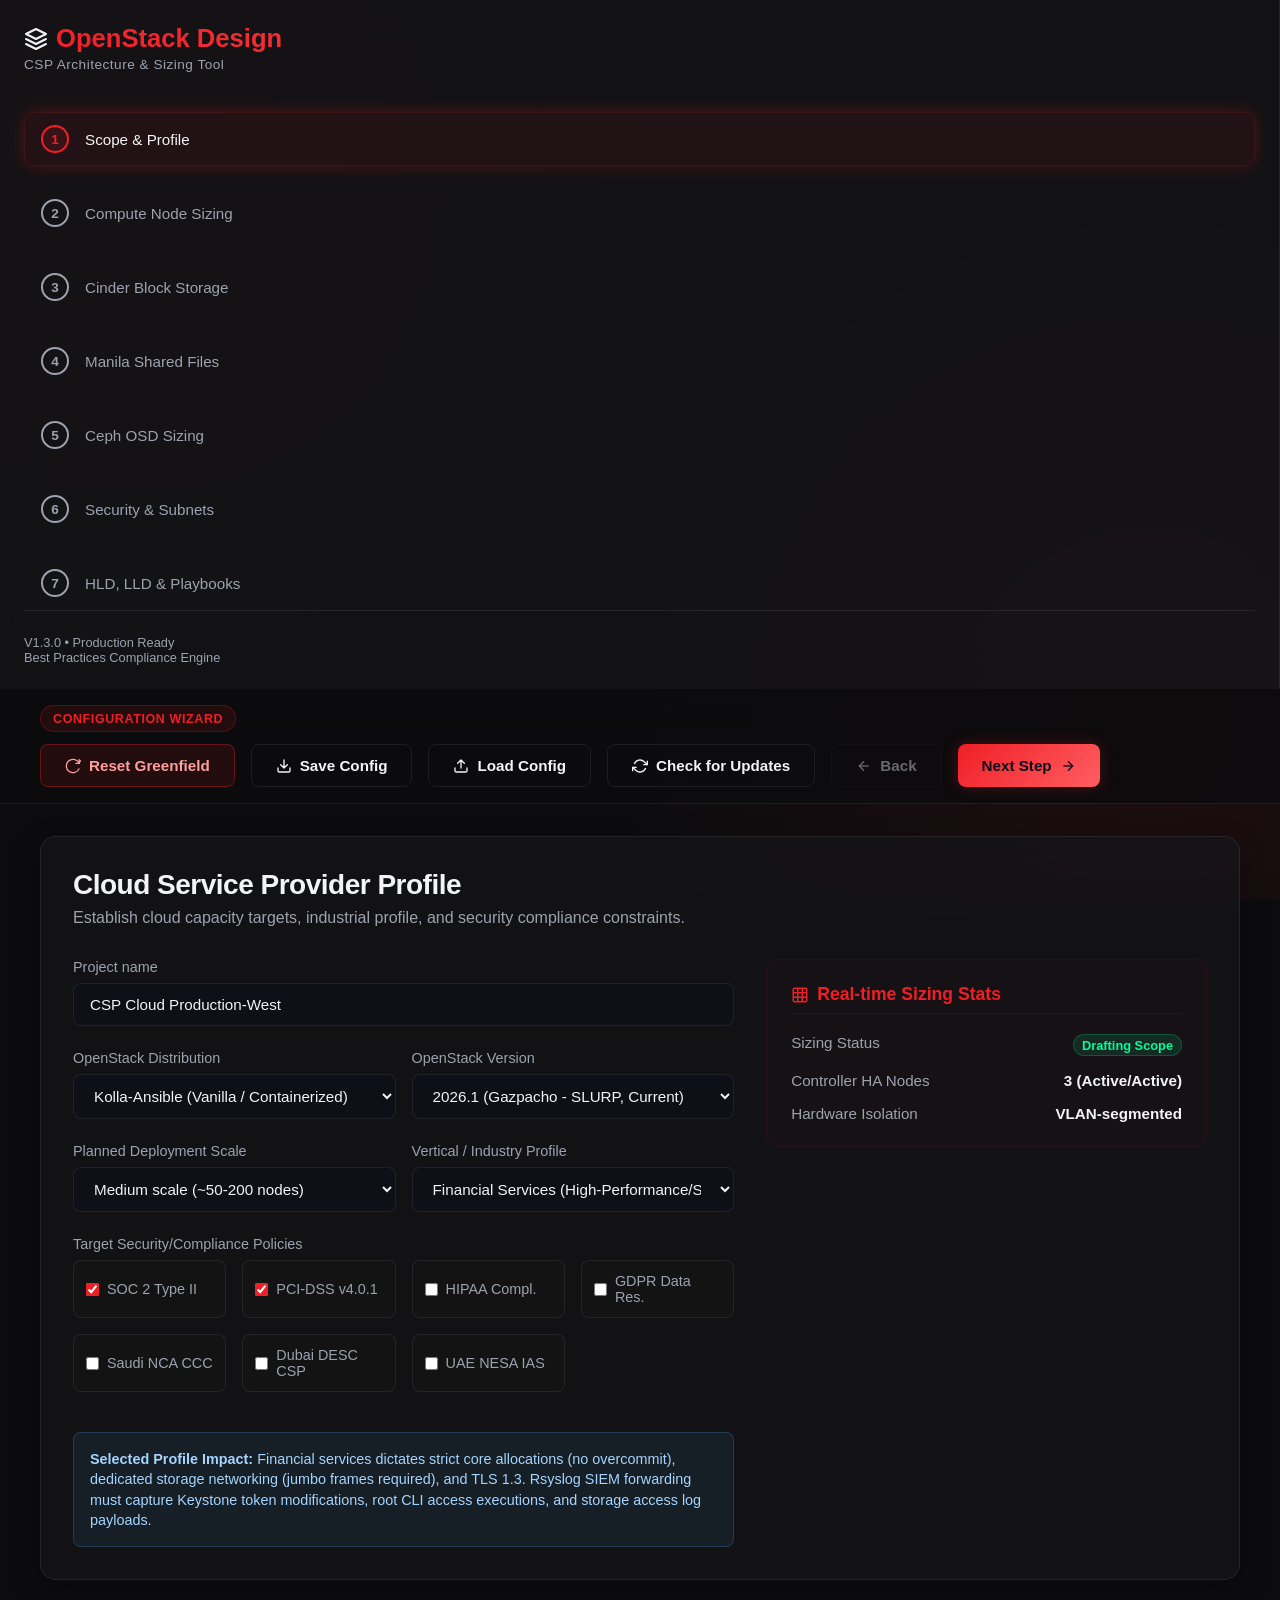
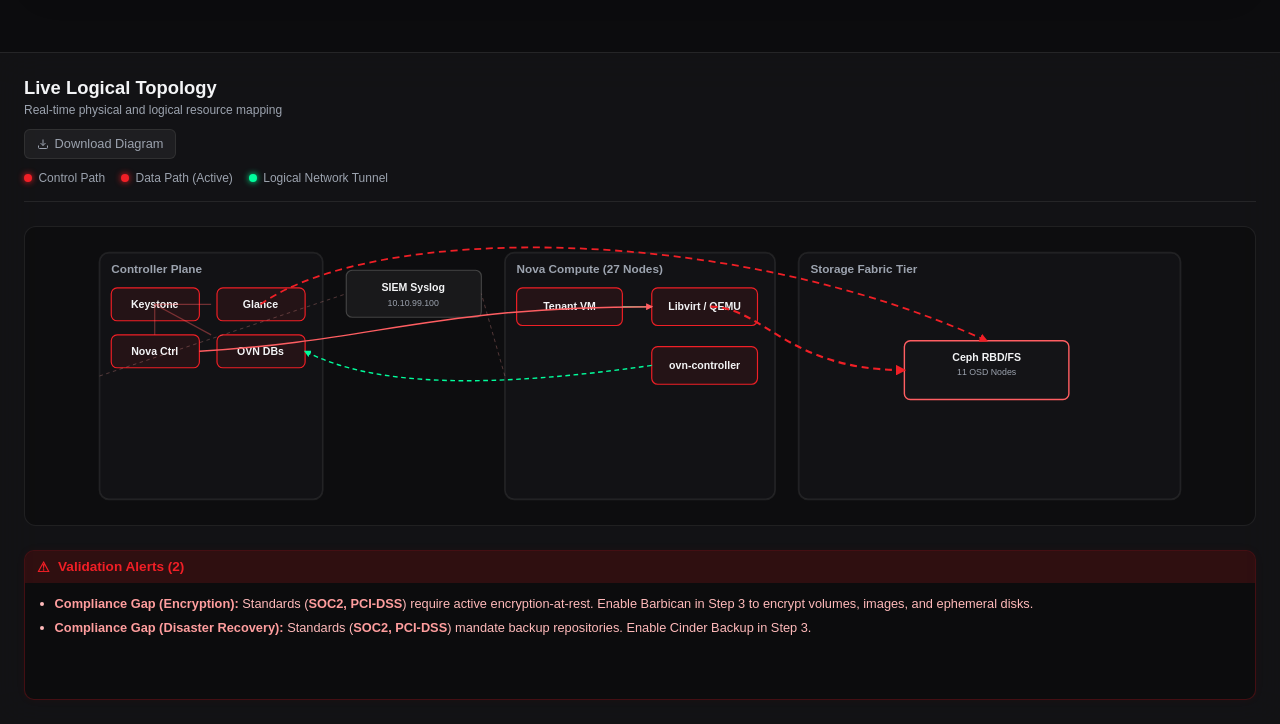
==== commit d29d7d6d: "Add Hardware BOM, Staging Validation Checklist, and diagram export Three new deliverables, chosen to" ====
--- a/index.html
+++ b/index.html
@@ -1446,6 +1446,10 @@
                 <svg width="16" height="16" viewBox="0 0 24 24" fill="none" stroke="currentColor" stroke-width="2"><path d="M14 2H6a2 2 0 0 0-2 2v16a2 2 0 0 0 2 2h12a2 2 0 0 0 2-2V8z"/><polyline points="14 2 14 8 20 8"/></svg>
                 Low-Level Design (LLD)
               </button>
+              <button class="tab-btn" data-tab="bom">
+                <svg width="16" height="16" viewBox="0 0 24 24" fill="none" stroke="currentColor" stroke-width="2"><rect x="2" y="7" width="20" height="14" rx="2" ry="2"/><path d="M16 21V5a2 2 0 0 0-2-2h-4a2 2 0 0 0-2 2v16"/></svg>
+                Hardware BOM
+              </button>
               <button class="tab-btn" data-tab="ansible" id="tab-btn-ansible">
                 <svg width="16" height="16" viewBox="0 0 24 24" fill="none" stroke="currentColor" stroke-width="2"><polygon points="12 2 2 7 12 12 22 7 12 2"/><polyline points="2 17 12 22 22 17"/><polyline points="2 12 12 17 22 12"/></svg>
                 Kolla-Ansible Configs
@@ -1473,6 +1477,10 @@
               <button class="tab-btn" data-tab="deployment_steps">
                 <svg width="16" height="16" viewBox="0 0 24 24" fill="none" stroke="currentColor" stroke-width="2"><path d="M14 2H6a2 2 0 0 0-2 2v16a2 2 0 0 0 2 2h12a2 2 0 0 0 2-2V8z"/><polyline points="14 2 14 8 20 8"/></svg>
                 Deployment Guide
+              </button>
+              <button class="tab-btn" data-tab="validation_checklist">
+                <svg width="16" height="16" viewBox="0 0 24 24" fill="none" stroke="currentColor" stroke-width="2"><path d="M9 11l3 3L22 4"/><path d="M21 12v7a2 2 0 0 1-2 2H5a2 2 0 0 1-2-2V5a2 2 0 0 1 2-2h11"/></svg>
+                Validation Checklist
               </button>
               <button class="tab-btn" data-tab="nova_conf">
                 <svg width="16" height="16" viewBox="0 0 24 24" fill="none" stroke="currentColor" stroke-width="2"><path d="M14 2H6a2 2 0 0 0-2 2v16a2 2 0 0 0 2 2h12a2 2 0 0 0 2-2V8z"/><polyline points="14 2 14 8 20 8"/></svg>
@@ -1544,6 +1552,10 @@
         <div class="topology-header">
           <h3>Live Logical Topology</h3>
           <p>Real-time physical and logical resource mapping</p>
+          <button class="btn-icon" id="btn-download-diagram" style="margin-top: 0.75rem;" title="Download the current topology diagram as a standalone SVG file">
+            <svg width="12" height="12" viewBox="0 0 24 24" fill="none" stroke="currentColor" stroke-width="2"><path d="M21 15v4a2 2 0 0 1-2 2H5a2 2 0 0 1-2-2v-4"/><polyline points="7 10 12 15 17 10"/><line x1="12" y1="15" x2="12" y2="3"/></svg>
+            Download Diagram
+          </button>
         </div>
         <div class="topology-legend">
           <div class="legend-item"><span class="legend-dot ctrl"></span>Control Path</div>
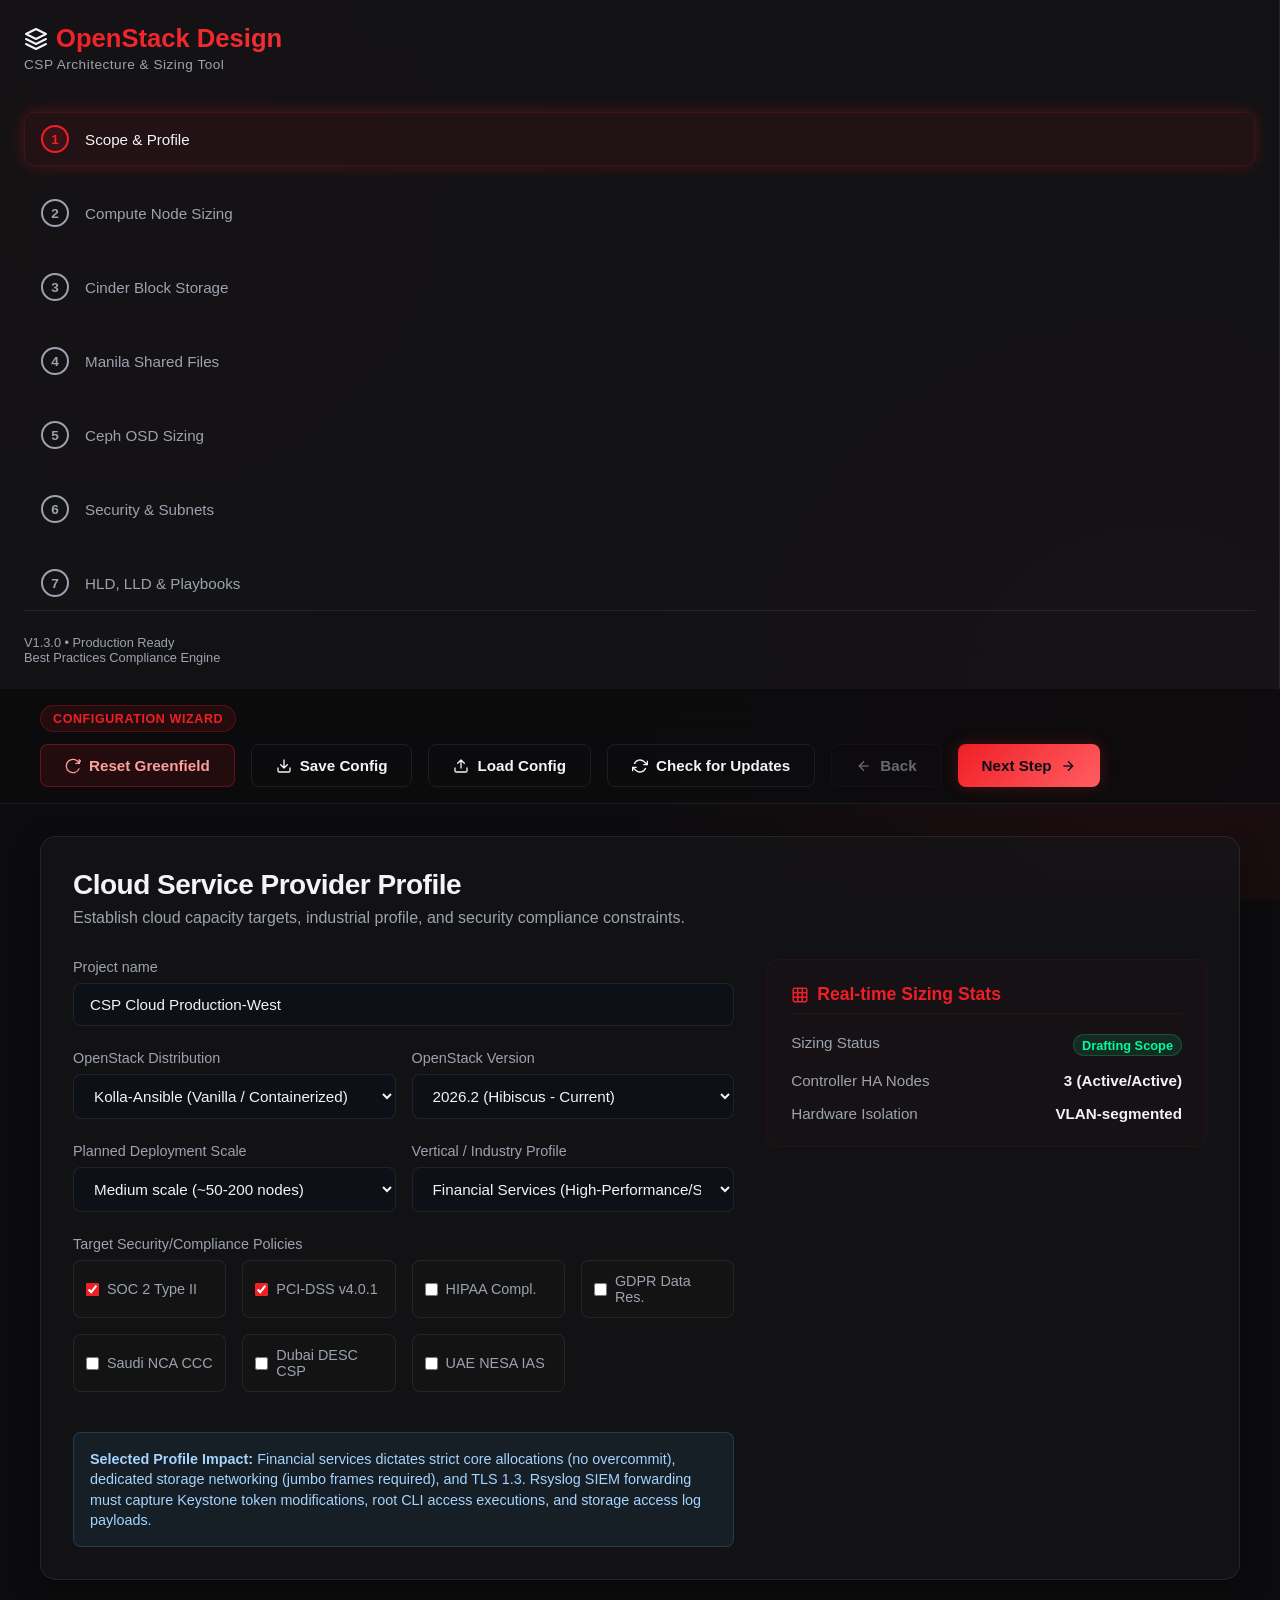
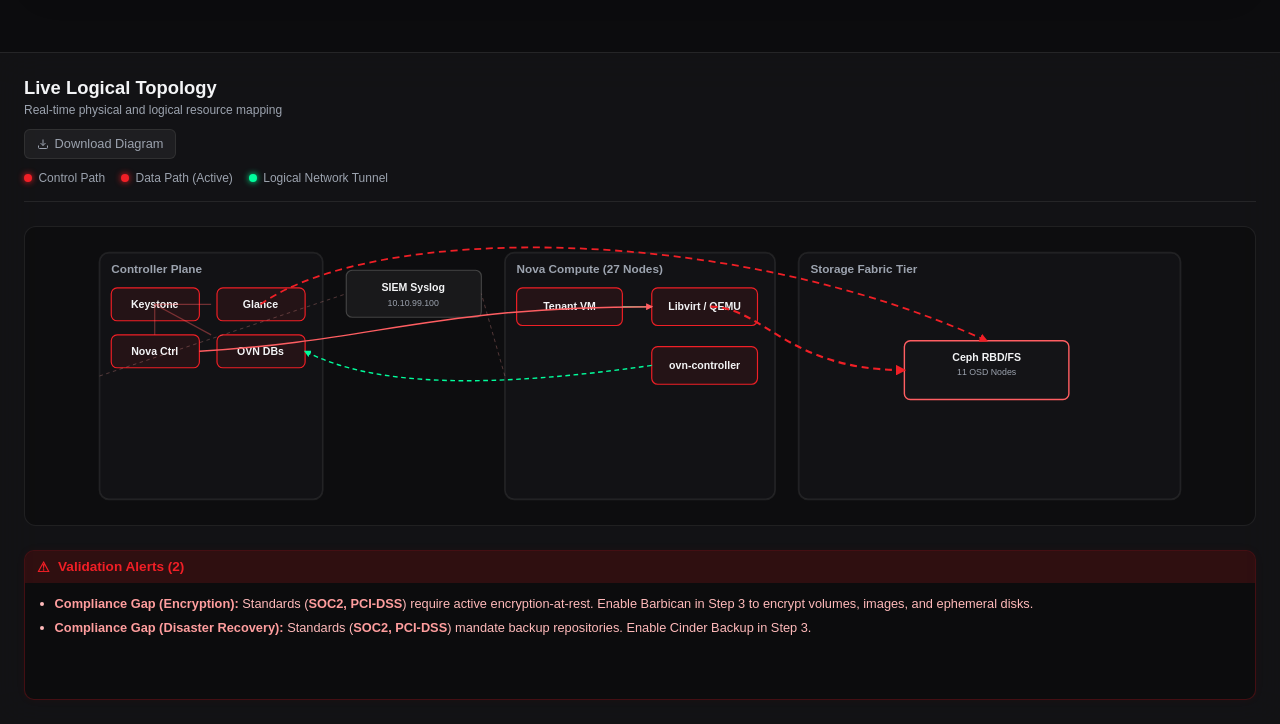
==== commit 882a588f: "Update to OpenStack 2026.2 Hibiscus, add Confidential Computing support Refresh version data: 2026.2" ====
--- a/index.html
+++ b/index.html
@@ -119,8 +119,8 @@
                 <div class="form-group">
                   <label for="openstackVersion">OpenStack Version</label>
                   <select id="openstackVersion">
-                    <option value="2024.1" selected>2024.1 (Caracal)</option>
-                    <option value="2023.2">2023.2 (Bobcat)</option>
+                    <option value="2026.2" selected>2026.2 (Hibiscus)</option>
+                    <option value="2026.1">2026.1 (Gazpacho)</option>
                     <option value="zed">Zed</option>
                   </select>
                 </div>
@@ -373,6 +373,32 @@
                       </span>
                     </span>
                   </label>
+                </div>
+              </div>
+
+              <div class="form-group" style="margin-bottom: 1rem;">
+                <label class="checkbox-tile" style="padding: 0.8rem; flex-direction: row; align-items: center; gap: 0.8rem; justify-content: flex-start; cursor: pointer;">
+                  <input type="checkbox" id="enableConfidentialComputing" style="margin: 0; width: auto;">
+                  <span style="font-weight: 600;">
+                    Enable Confidential Computing
+                    <span class="tooltip-container">
+                      <span class="tooltip-icon">i</span>
+                      <span class="tooltip-text">
+                        <strong>Confidential Computing</strong>
+                        Hardware memory encryption and attestation for tenant VMs, introduced in OpenStack 2026.2 "Hibiscus" (Nova 34.0.0).
+                        <br><em>Impact:</em> Requires compute hosts with AMD SEV-SNP or Intel TDX support, and OpenStack 2026.2 or later. Enabled per-flavor/image via trait extra specs, not a global nova.conf setting. Strengthens the case for sovereign, financial, and healthcare compliance profiles that require data-in-use protection and attestation.
+                      </span>
+                    </span>
+                  </span>
+                </label>
+              </div>
+              <div id="confidential-computing-opts-group" style="display:none; flex-direction:column; gap:1.2rem; border: 1px solid var(--glass-border); padding: 1.2rem; border-radius: 8px; background: rgba(255,255,255,0.02); margin-bottom: 1.5rem;">
+                <div class="form-group">
+                  <label for="confidentialComputingTech">Confidential Computing Technology</label>
+                  <select id="confidentialComputingTech">
+                    <option value="sev-snp" selected>AMD SEV-SNP (attestation, memory integrity)</option>
+                    <option value="tdx">Intel TDX (memory encryption)</option>
+                  </select>
                 </div>
               </div>
 
